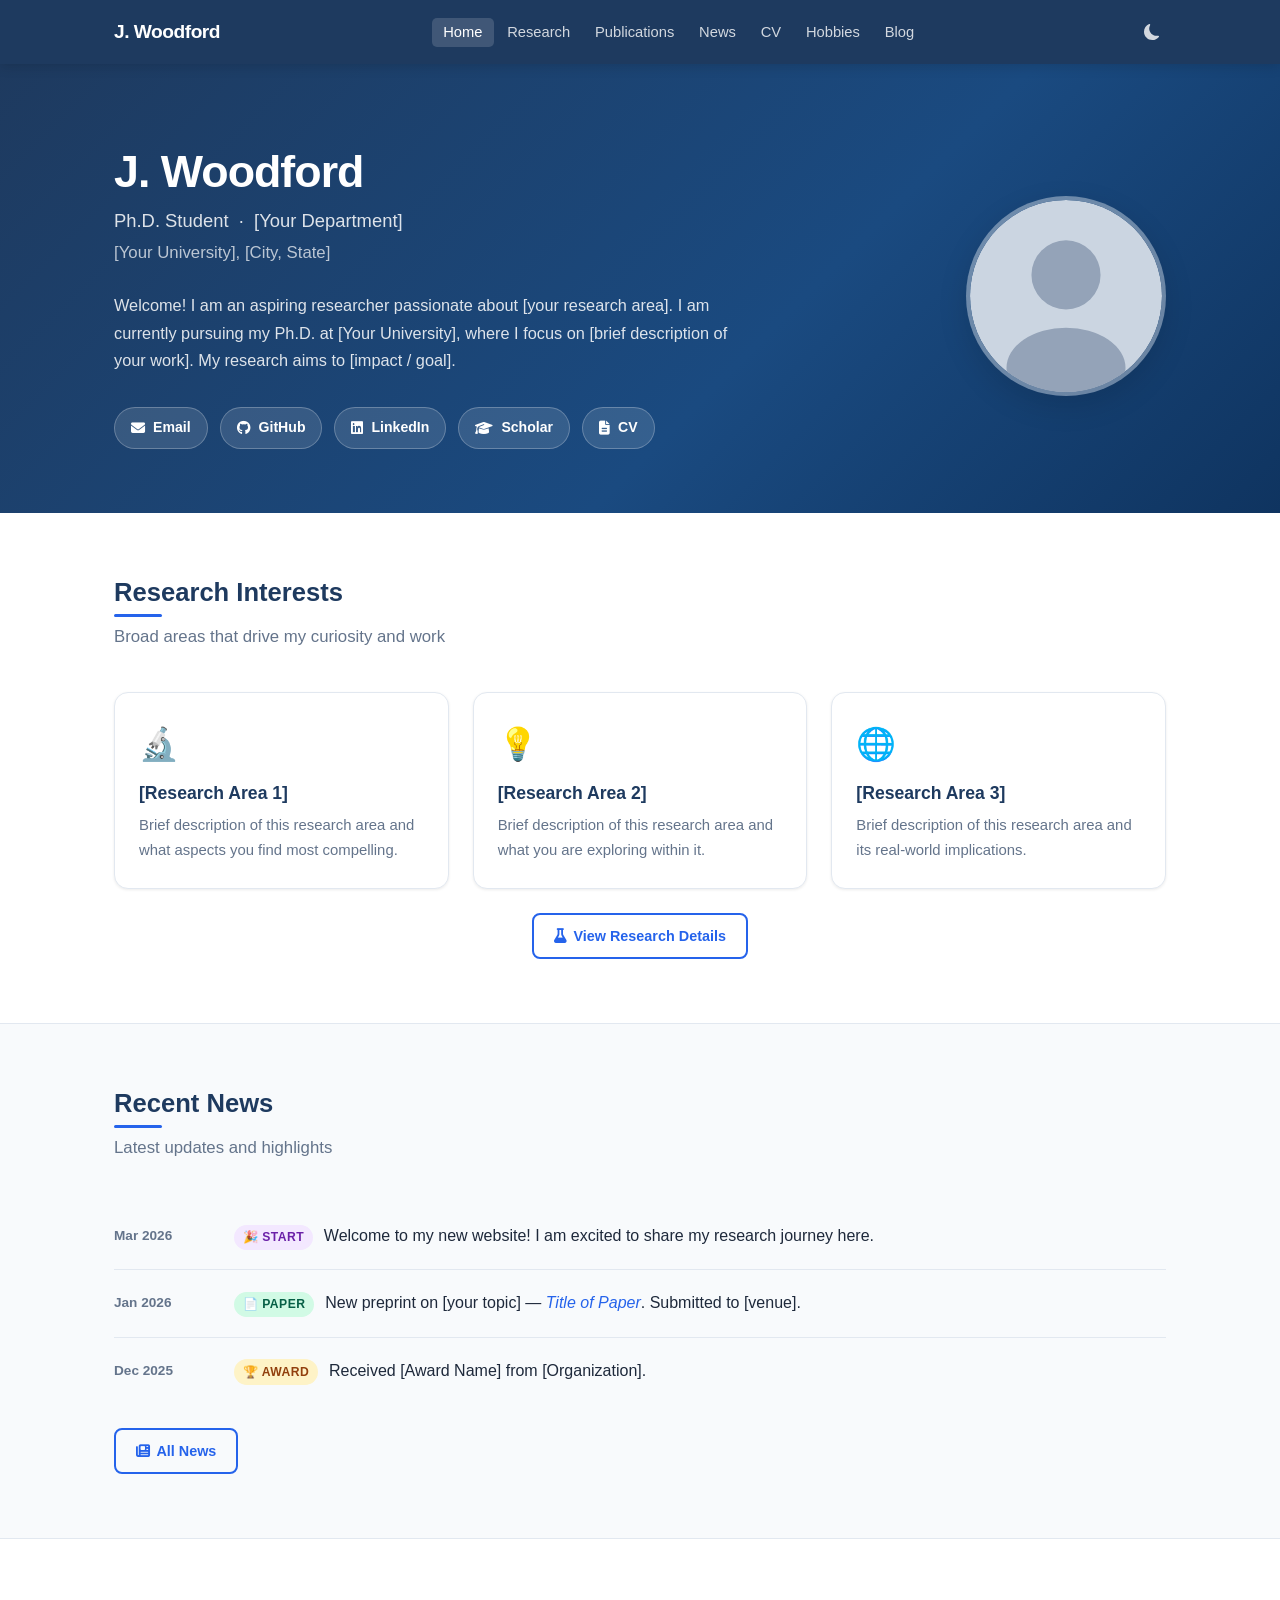
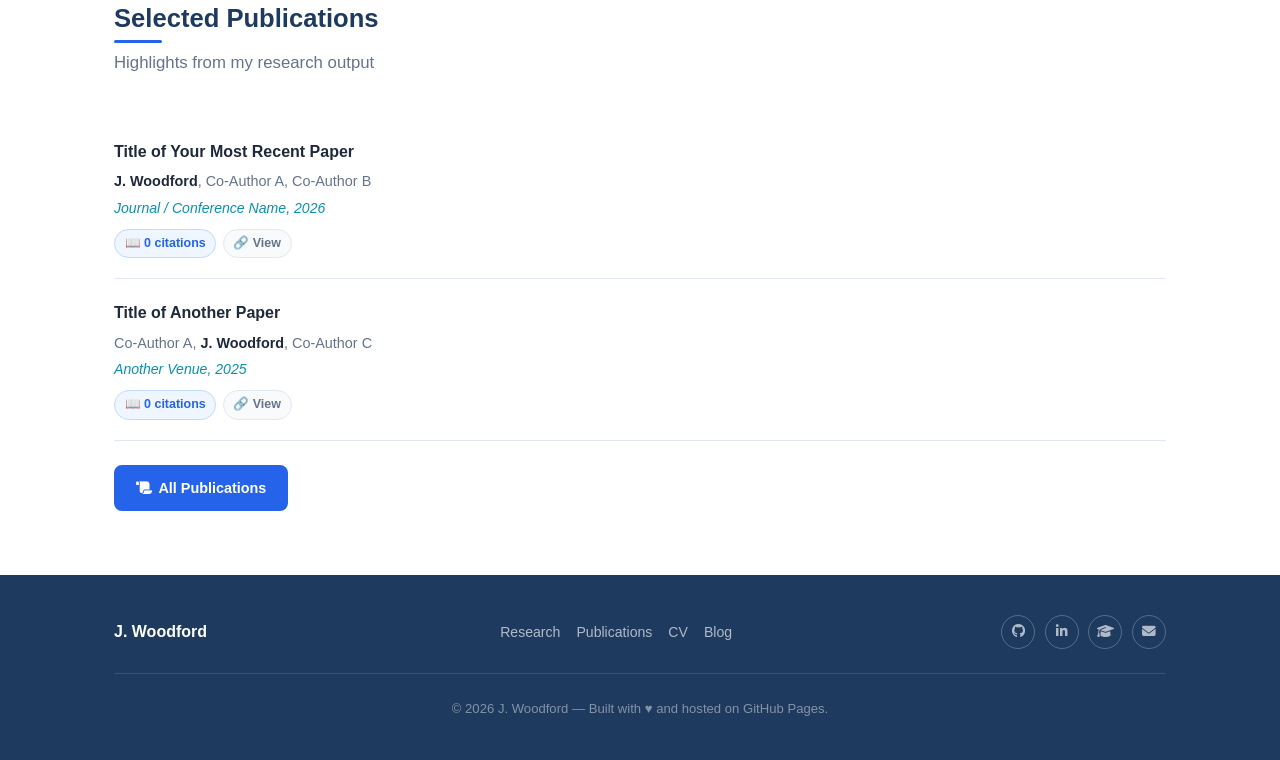
==== index.html @ dd6966cd "Add complete personal academic website Co-authored-by: jwoodfor <120075239+jwoodfor@users.noreply.gi" ====
<!DOCTYPE html>
<html lang="en" data-theme="light">
<head>
  <meta charset="UTF-8">
  <meta name="viewport" content="width=device-width, initial-scale=1.0">
  <meta name="description" content="J. Woodford — Aspiring researcher and Ph.D. student. Personal academic website with research, publications, and more.">
  <meta name="base-url" content="/">
  <title>J. Woodford — Personal Website</title>
  <link rel="stylesheet" href="/assets/css/style.css">
  <!-- Font Awesome (icons) -->
  <link rel="stylesheet" href="https://cdnjs.cloudflare.com/ajax/libs/font-awesome/6.5.0/css/all.min.css"
        integrity="sha512-Avb2QiuDEEvB4bZJYdft2mNjVShBftLdPG8FJ0V7irTLQ8Uu0qcPxh4Plq7G5tGm0rU+1SPhVotteLpBERwTkw=="
        crossorigin="anonymous" referrerpolicy="no-referrer">
</head>
<body>

<!-- ── Navigation ──────────────────────────────────────────── -->
<nav class="navbar" role="navigation" aria-label="Main navigation">
  <div class="container">
    <a class="nav-brand" href="/">J. Woodford</a>
    <ul class="nav-links" id="nav-links">
      <li><a href="/index.html">Home</a></li>
      <li><a href="/research.html">Research</a></li>
      <li><a href="/publications.html">Publications</a></li>
      <li><a href="/news.html">News</a></li>
      <li><a href="/cv.html">CV</a></li>
      <li><a href="/hobbies.html">Hobbies</a></li>
      <li><a href="/blog/">Blog</a></li>
    </ul>
    <div class="nav-actions">
      <button class="btn-icon" id="theme-toggle" aria-label="Toggle dark mode" title="Toggle dark mode">
        <!-- icon injected by JS -->
      </button>
      <button class="hamburger" id="hamburger" aria-label="Open menu" aria-expanded="false" aria-controls="nav-links">
        <span></span><span></span><span></span>
      </button>
    </div>
  </div>
</nav>

<!-- ── Hero ─────────────────────────────────────────────────── -->
<section class="hero">
  <div class="container">
    <div class="hero-grid">
      <div class="hero-text fade-in">
        <h1 class="hero-name">J. Woodford</h1>
        <p class="hero-title">Ph.D. Student &nbsp;·&nbsp; [Your Department]</p>
        <p class="hero-institution">[Your University], [City, State]</p>
        <p class="hero-bio">
          Welcome! I am an aspiring researcher passionate about [your research area]. 
          I am currently pursuing my Ph.D. at [Your University], where I focus on 
          [brief description of your work]. My research aims to [impact / goal].
        </p>
        <div class="hero-social">
          <a class="social-btn" href="mailto:your.email@university.edu" aria-label="Email">
            <i class="fas fa-envelope"></i> Email
          </a>
          <a class="social-btn" href="https://github.com/jwoodfor" target="_blank" rel="noopener" aria-label="GitHub">
            <i class="fab fa-github"></i> GitHub
          </a>
          <a class="social-btn" href="https://www.linkedin.com/in/yourprofile" target="_blank" rel="noopener" aria-label="LinkedIn">
            <i class="fab fa-linkedin"></i> LinkedIn
          </a>
          <a class="social-btn" href="https://scholar.google.com/citations?user=YOUR_SCHOLAR_ID" target="_blank" rel="noopener" aria-label="Google Scholar">
            <i class="fas fa-graduation-cap"></i> Scholar
          </a>
          <a class="social-btn" href="/cv.html" aria-label="CV">
            <i class="fas fa-file-alt"></i> CV
          </a>
        </div>
      </div>
      <div class="hero-photo fade-in fade-in-delay-2">
        <img
          src="/assets/img/profile.jpg"
          alt="Profile photo of J. Woodford"
          onerror="this.src='/assets/img/profile-placeholder.svg'"
          width="200" height="200"
        >
      </div>
    </div>
  </div>
</section>

<!-- ── Research Interests ────────────────────────────────────── -->
<section class="section">
  <div class="container">
    <h2 class="section-title">Research Interests</h2>
    <p class="section-subtitle">Broad areas that drive my curiosity and work</p>
    <div class="card-grid">
      <div class="card fade-in">
        <div class="card-icon">🔬</div>
        <h3 class="card-title">[Research Area 1]</h3>
        <p class="text-muted" style="font-size:0.93rem">
          Brief description of this research area and what aspects you find most compelling.
        </p>
      </div>
      <div class="card fade-in fade-in-delay-1">
        <div class="card-icon">💡</div>
        <h3 class="card-title">[Research Area 2]</h3>
        <p class="text-muted" style="font-size:0.93rem">
          Brief description of this research area and what you are exploring within it.
        </p>
      </div>
      <div class="card fade-in fade-in-delay-2">
        <div class="card-icon">🌐</div>
        <h3 class="card-title">[Research Area 3]</h3>
        <p class="text-muted" style="font-size:0.93rem">
          Brief description of this research area and its real-world implications.
        </p>
      </div>
    </div>
    <div class="mt-3 text-center">
      <a href="/research.html" class="btn btn-outline">
        <i class="fas fa-flask"></i> View Research Details
      </a>
    </div>
  </div>
</section>

<!-- ── Recent News ───────────────────────────────────────────── -->
<section class="section section-alt">
  <div class="container">
    <h2 class="section-title">Recent News</h2>
    <p class="section-subtitle">Latest updates and highlights</p>
    <ul class="news-list">
      <li class="news-item">
        <span class="news-date">Mar 2026</span>
        <div class="news-content">
          <span class="news-badge badge-misc">🎉 Start</span>
          Welcome to my new website! I am excited to share my research journey here.
        </div>
      </li>
      <li class="news-item">
        <span class="news-date">Jan 2026</span>
        <div class="news-content">
          <span class="news-badge badge-paper">📄 Paper</span>
          New preprint on [your topic] — <em><a href="#">Title of Paper</a></em>. 
          Submitted to [venue].
        </div>
      </li>
      <li class="news-item">
        <span class="news-date">Dec 2025</span>
        <div class="news-content">
          <span class="news-badge badge-award">🏆 Award</span>
          Received [Award Name] from [Organization]. 
        </div>
      </li>
    </ul>
    <div class="mt-3">
      <a href="/news.html" class="btn btn-outline">
        <i class="fas fa-newspaper"></i> All News
      </a>
    </div>
  </div>
</section>

<!-- ── Recent Publications ───────────────────────────────────── -->
<section class="section">
  <div class="container">
    <h2 class="section-title">Selected Publications</h2>
    <p class="section-subtitle">Highlights from my research output</p>

    <!-- Placeholder pubs — replace or let the automated Scholar fetch populate publications.html -->
    <div class="pub-item">
      <div class="pub-title">
        <a href="#">Title of Your Most Recent Paper</a>
      </div>
      <div class="pub-authors"><em>J. Woodford</em>, Co-Author A, Co-Author B</div>
      <div class="pub-venue">Journal / Conference Name, 2026</div>
      <div class="pub-tags">
        <span class="tag tag-cite">📖 0 citations</span>
        <a href="#" class="tag">🔗 View</a>
      </div>
    </div>

    <div class="pub-item">
      <div class="pub-title">
        <a href="#">Title of Another Paper</a>
      </div>
      <div class="pub-authors">Co-Author A, <em>J. Woodford</em>, Co-Author C</div>
      <div class="pub-venue">Another Venue, 2025</div>
      <div class="pub-tags">
        <span class="tag tag-cite">📖 0 citations</span>
        <a href="#" class="tag">🔗 View</a>
      </div>
    </div>

    <div class="mt-3">
      <a href="/publications.html" class="btn btn-primary">
        <i class="fas fa-scroll"></i> All Publications
      </a>
    </div>
  </div>
</section>

<!-- ── Footer ────────────────────────────────────────────────── -->
<footer>
  <div class="container">
    <div class="footer-inner">
      <span class="footer-name">J. Woodford</span>
      <ul class="footer-links">
        <li><a href="/research.html">Research</a></li>
        <li><a href="/publications.html">Publications</a></li>
        <li><a href="/cv.html">CV</a></li>
        <li><a href="/blog/">Blog</a></li>
      </ul>
      <div class="footer-social">
        <a href="https://github.com/jwoodfor" target="_blank" rel="noopener" aria-label="GitHub">
          <i class="fab fa-github"></i>
        </a>
        <a href="https://www.linkedin.com/in/yourprofile" target="_blank" rel="noopener" aria-label="LinkedIn">
          <i class="fab fa-linkedin-in"></i>
        </a>
        <a href="https://scholar.google.com/citations?user=YOUR_SCHOLAR_ID" target="_blank" rel="noopener" aria-label="Google Scholar">
          <i class="fas fa-graduation-cap"></i>
        </a>
        <a href="mailto:your.email@university.edu" aria-label="Email">
          <i class="fas fa-envelope"></i>
        </a>
      </div>
    </div>
    <p class="footer-copy">
      &copy; <span id="year"></span> J. Woodford &mdash; Built with ♥ and hosted on GitHub Pages.
    </p>
  </div>
</footer>

<button id="scroll-top" aria-label="Scroll to top" title="Back to top" style="
  position:fixed;bottom:2rem;right:2rem;
  background:var(--accent);color:#fff;
  border:none;border-radius:50%;
  width:42px;height:42px;cursor:pointer;
  opacity:0;pointer-events:none;transition:opacity .3s;
  display:flex;align-items:center;justify-content:center;
  font-size:1.1rem;box-shadow:var(--shadow);">
  <i class="fas fa-arrow-up"></i>
</button>

<script src="/assets/js/main.js"></script>
<script>document.getElementById('year').textContent = new Date().getFullYear();</script>
</body>
</html>
---- assets/css/style.css ----
/* =============================================================
   Personal Academic Website — Main Stylesheet
   ============================================================= */

/* ── Custom properties ──────────────────────────────────────── */
:root {
  --primary:        #1e3a5f;
  --primary-light:  #2d5282;
  --accent:         #2563eb;
  --accent-hover:   #1d4ed8;
  --teal:           #0891b2;
  --bg:             #ffffff;
  --bg-alt:         #f8fafc;
  --bg-card:        #ffffff;
  --text:           #1e293b;
  --text-muted:     #64748b;
  --text-light:     #94a3b8;
  --border:         #e2e8f0;
  --nav-height:     64px;
  --max-w:          1100px;
  --radius:         8px;
  --radius-lg:      14px;
  --shadow-sm:      0 1px 3px rgba(0,0,0,.08);
  --shadow:         0 4px 12px rgba(0,0,0,.10);
  --shadow-lg:      0 10px 30px rgba(0,0,0,.12);
  --transition:     all 0.22s ease;
}

/* Dark mode */
[data-theme="dark"] {
  --primary:        #2d5282;
  --primary-light:  #3b6cb0;
  --accent:         #60a5fa;
  --accent-hover:   #93c5fd;
  --teal:           #22d3ee;
  --bg:             #0f172a;
  --bg-alt:         #1e293b;
  --bg-card:        #1e293b;
  --text:           #e2e8f0;
  --text-muted:     #94a3b8;
  --text-light:     #64748b;
  --border:         #334155;
  --shadow-sm:      0 1px 3px rgba(0,0,0,.3);
  --shadow:         0 4px 12px rgba(0,0,0,.4);
  --shadow-lg:      0 10px 30px rgba(0,0,0,.5);
}

/* ── Reset & base ───────────────────────────────────────────── */
*, *::before, *::after { box-sizing: border-box; margin: 0; padding: 0; }

html {
  scroll-behavior: smooth;
  font-size: 16px;
}

body {
  font-family: -apple-system, BlinkMacSystemFont, 'Segoe UI', Roboto, 'Helvetica Neue', Arial, sans-serif;
  background: var(--bg);
  color: var(--text);
  line-height: 1.7;
  min-height: 100vh;
  display: flex;
  flex-direction: column;
  transition: background 0.3s, color 0.3s;
}

a { color: var(--accent); text-decoration: none; transition: var(--transition); }
a:hover { color: var(--accent-hover); text-decoration: underline; }

img { max-width: 100%; height: auto; display: block; }

h1, h2, h3, h4, h5 {
  font-weight: 700;
  line-height: 1.25;
  color: var(--text);
}

h1 { font-size: 2.4rem; }
h2 { font-size: 1.75rem; }
h3 { font-size: 1.35rem; }
h4 { font-size: 1.1rem; }

p { margin-bottom: 1rem; }
p:last-child { margin-bottom: 0; }

ul, ol { padding-left: 1.5rem; }

/* ── Layout ─────────────────────────────────────────────────── */
.container {
  max-width: var(--max-w);
  margin: 0 auto;
  padding: 0 1.5rem;
}

main { flex: 1; }

.section {
  padding: 4rem 0;
}
.section + .section {
  border-top: 1px solid var(--border);
}
.section-alt {
  background: var(--bg-alt);
}
.section-title {
  font-size: 1.6rem;
  color: var(--primary);
  margin-bottom: 0.4rem;
  position: relative;
  display: inline-block;
  padding-bottom: 0.5rem;
}
.section-title::after {
  content: '';
  position: absolute;
  bottom: 0; left: 0;
  width: 3rem; height: 3px;
  background: var(--accent);
  border-radius: 2px;
}
.section-subtitle {
  color: var(--text-muted);
  margin-bottom: 2.5rem;
  font-size: 1.05rem;
}

/* ── Navigation ─────────────────────────────────────────────── */
.navbar {
  position: sticky;
  top: 0;
  z-index: 1000;
  background: var(--primary);
  height: var(--nav-height);
  display: flex;
  align-items: center;
  box-shadow: 0 2px 12px rgba(0,0,0,.15);
}

.navbar .container {
  display: flex;
  align-items: center;
  justify-content: space-between;
  width: 100%;
}

.nav-brand {
  color: #fff;
  font-size: 1.2rem;
  font-weight: 700;
  letter-spacing: -0.5px;
  white-space: nowrap;
  text-decoration: none;
}
.nav-brand:hover { color: #fff; text-decoration: none; opacity: .85; }

.nav-links {
  display: flex;
  list-style: none;
  gap: 0.15rem;
  padding: 0;
}

.nav-links a {
  color: rgba(255,255,255,.80);
  padding: 0.4rem 0.7rem;
  border-radius: 5px;
  font-size: 0.92rem;
  transition: var(--transition);
  white-space: nowrap;
}
.nav-links a:hover,
.nav-links a.active {
  color: #fff;
  background: rgba(255,255,255,.15);
  text-decoration: none;
}

.nav-actions {
  display: flex;
  align-items: center;
  gap: 0.5rem;
}

.btn-icon {
  background: transparent;
  border: none;
  cursor: pointer;
  color: rgba(255,255,255,.80);
  padding: 0.4rem;
  border-radius: 5px;
  display: flex;
  align-items: center;
  font-size: 1rem;
  transition: var(--transition);
}
.btn-icon:hover { color: #fff; background: rgba(255,255,255,.15); }

.hamburger {
  display: none;
  flex-direction: column;
  gap: 5px;
  cursor: pointer;
  background: none;
  border: none;
  padding: 4px;
}
.hamburger span {
  display: block;
  width: 22px; height: 2px;
  background: #fff;
  border-radius: 2px;
  transition: var(--transition);
}

/* ── Buttons ─────────────────────────────────────────────────── */
.btn {
  display: inline-flex;
  align-items: center;
  gap: 0.4rem;
  padding: 0.55rem 1.25rem;
  border-radius: var(--radius);
  font-size: 0.9rem;
  font-weight: 600;
  cursor: pointer;
  transition: var(--transition);
  border: 2px solid transparent;
  text-decoration: none !important;
}
.btn-primary {
  background: var(--accent);
  color: #fff;
  border-color: var(--accent);
}
.btn-primary:hover {
  background: var(--accent-hover);
  border-color: var(--accent-hover);
  color: #fff;
}
.btn-outline {
  background: transparent;
  color: var(--accent);
  border-color: var(--accent);
}
.btn-outline:hover {
  background: var(--accent);
  color: #fff;
}
.btn-sm {
  padding: 0.3rem 0.75rem;
  font-size: 0.82rem;
}

/* ── Hero Section ────────────────────────────────────────────── */
.hero {
  background: linear-gradient(135deg, var(--primary) 0%, #1a4a80 60%, #0f3460 100%);
  color: #fff;
  padding: 5rem 0 4rem;
}

.hero-grid {
  display: grid;
  grid-template-columns: 1fr auto;
  gap: 3rem;
  align-items: center;
}

.hero-name {
  font-size: 2.8rem;
  color: #fff;
  margin-bottom: 0.3rem;
  letter-spacing: -1px;
}

.hero-title {
  font-size: 1.15rem;
  color: rgba(255,255,255,.85);
  margin-bottom: 0.2rem;
  font-weight: 400;
}

.hero-institution {
  font-size: 1.05rem;
  color: rgba(255,255,255,.70);
  margin-bottom: 1.5rem;
}

.hero-bio {
  color: rgba(255,255,255,.85);
  font-size: 1.02rem;
  max-width: 620px;
  margin-bottom: 2rem;
}

.hero-social {
  display: flex;
  flex-wrap: wrap;
  gap: 0.75rem;
}

.social-btn {
  display: inline-flex;
  align-items: center;
  gap: 0.5rem;
  padding: 0.5rem 1rem;
  border-radius: 50px;
  font-size: 0.88rem;
  font-weight: 600;
  background: rgba(255,255,255,.12);
  color: #fff;
  border: 1px solid rgba(255,255,255,.25);
  transition: var(--transition);
  text-decoration: none !important;
}
.social-btn:hover {
  background: rgba(255,255,255,.22);
  color: #fff;
  border-color: rgba(255,255,255,.45);
}

.hero-photo {
  position: relative;
}

.hero-photo img {
  width: 200px;
  height: 200px;
  border-radius: 50%;
  border: 4px solid rgba(255,255,255,.3);
  object-fit: cover;
  box-shadow: var(--shadow-lg);
  background: rgba(255,255,255,.1);
}

/* ── Cards ───────────────────────────────────────────────────── */
.card {
  background: var(--bg-card);
  border: 1px solid var(--border);
  border-radius: var(--radius-lg);
  padding: 1.5rem;
  transition: var(--transition);
  box-shadow: var(--shadow-sm);
}
.card:hover {
  box-shadow: var(--shadow);
  border-color: var(--accent);
  transform: translateY(-2px);
}

.card-grid {
  display: grid;
  grid-template-columns: repeat(auto-fit, minmax(280px, 1fr));
  gap: 1.5rem;
}

.card-icon {
  font-size: 2rem;
  margin-bottom: 0.75rem;
}

.card-title {
  font-size: 1.1rem;
  font-weight: 700;
  margin-bottom: 0.5rem;
  color: var(--primary);
}

/* ── Publications ────────────────────────────────────────────── */
.pub-item {
  padding: 1.25rem 0;
  border-bottom: 1px solid var(--border);
}
.pub-item:last-child { border-bottom: none; }

.pub-title {
  font-size: 1rem;
  font-weight: 700;
  color: var(--text);
  margin-bottom: 0.25rem;
}
.pub-title a { color: var(--text); }
.pub-title a:hover { color: var(--accent); text-decoration: none; }

.pub-authors {
  font-size: 0.9rem;
  color: var(--text-muted);
  margin-bottom: 0.2rem;
}
.pub-authors em { color: var(--text); font-style: normal; font-weight: 600; }

.pub-venue {
  font-size: 0.88rem;
  color: var(--teal);
  font-style: italic;
  margin-bottom: 0.5rem;
}

.pub-tags {
  display: flex;
  flex-wrap: wrap;
  gap: 0.4rem;
  margin-top: 0.5rem;
}

.tag {
  display: inline-block;
  padding: 0.2rem 0.6rem;
  border-radius: 50px;
  font-size: 0.78rem;
  font-weight: 600;
  background: var(--bg-alt);
  color: var(--text-muted);
  border: 1px solid var(--border);
}
.tag-cite {
  background: #eff6ff;
  color: #2563eb;
  border-color: #bfdbfe;
}
[data-theme="dark"] .tag-cite {
  background: #1e3a5f;
  color: #93c5fd;
  border-color: #1d4ed8;
}

/* ── Scholar Stats ───────────────────────────────────────────── */
.scholar-stats {
  display: grid;
  grid-template-columns: repeat(auto-fit, minmax(150px, 1fr));
  gap: 1rem;
  margin-bottom: 2.5rem;
}
.stat-box {
  text-align: center;
  padding: 1.25rem;
  border-radius: var(--radius);
  background: var(--bg-alt);
  border: 1px solid var(--border);
}
.stat-value {
  font-size: 2rem;
  font-weight: 800;
  color: var(--primary);
  line-height: 1;
  margin-bottom: 0.25rem;
}
[data-theme="dark"] .stat-value { color: var(--accent); }
.stat-label {
  font-size: 0.82rem;
  color: var(--text-muted);
  text-transform: uppercase;
  letter-spacing: 0.05em;
}

/* ── News ────────────────────────────────────────────────────── */
.news-list { list-style: none; padding: 0; }
.news-item {
  display: flex;
  gap: 1.25rem;
  padding: 1.2rem 0;
  border-bottom: 1px solid var(--border);
  align-items: flex-start;
}
.news-item:last-child { border-bottom: none; }
.news-date {
  min-width: 100px;
  font-size: 0.85rem;
  font-weight: 600;
  color: var(--text-muted);
  padding-top: 2px;
}
.news-content { flex: 1; }
.news-badge {
  display: inline-block;
  padding: 0.15rem 0.55rem;
  border-radius: 50px;
  font-size: 0.76rem;
  font-weight: 700;
  margin-right: 0.4rem;
  text-transform: uppercase;
  letter-spacing: 0.04em;
}
.badge-paper   { background: #d1fae5; color: #065f46; }
.badge-talk    { background: #dbeafe; color: #1e40af; }
.badge-award   { background: #fef3c7; color: #92400e; }
.badge-misc    { background: #f3e8ff; color: #6b21a8; }
.badge-news    { background: #fee2e2; color: #991b1b; }
[data-theme="dark"] .badge-paper  { background: #064e3b; color: #6ee7b7; }
[data-theme="dark"] .badge-talk   { background: #1e3a5f; color: #93c5fd; }
[data-theme="dark"] .badge-award  { background: #78350f; color: #fcd34d; }
[data-theme="dark"] .badge-misc   { background: #4c1d95; color: #c4b5fd; }
[data-theme="dark"] .badge-news   { background: #7f1d1d; color: #fca5a5; }

/* ── Timeline (CV) ───────────────────────────────────────────── */
.timeline { list-style: none; padding: 0; position: relative; }
.timeline::before {
  content: '';
  position: absolute;
  left: 14px; top: 0; bottom: 0;
  width: 2px;
  background: var(--border);
}
.timeline-item {
  padding: 0 0 2rem 2.5rem;
  position: relative;
}
.timeline-item::before {
  content: '';
  position: absolute;
  left: 6px;
  top: 6px;
  width: 18px; height: 18px;
  border-radius: 50%;
  background: var(--accent);
  border: 3px solid var(--bg);
  box-shadow: 0 0 0 2px var(--accent);
}
.timeline-period {
  font-size: 0.82rem;
  color: var(--text-muted);
  font-weight: 600;
  text-transform: uppercase;
  letter-spacing: 0.05em;
  margin-bottom: 0.25rem;
}
.timeline-title {
  font-weight: 700;
  font-size: 1.05rem;
  margin-bottom: 0.15rem;
}
.timeline-place {
  color: var(--teal);
  font-style: italic;
  margin-bottom: 0.4rem;
}
.timeline-desc { color: var(--text-muted); font-size: 0.93rem; }

/* ── Blog ────────────────────────────────────────────────────── */
.blog-grid {
  display: grid;
  grid-template-columns: repeat(auto-fill, minmax(320px, 1fr));
  gap: 1.75rem;
}
.blog-card {
  background: var(--bg-card);
  border: 1px solid var(--border);
  border-radius: var(--radius-lg);
  overflow: hidden;
  transition: var(--transition);
  box-shadow: var(--shadow-sm);
}
.blog-card:hover {
  box-shadow: var(--shadow);
  transform: translateY(-3px);
}
.blog-card-body {
  padding: 1.5rem;
}
.blog-card-meta {
  font-size: 0.82rem;
  color: var(--text-muted);
  margin-bottom: 0.5rem;
  display: flex;
  gap: 0.75rem;
  align-items: center;
}
.blog-card-title {
  font-size: 1.1rem;
  font-weight: 700;
  color: var(--text);
  margin-bottom: 0.6rem;
}
.blog-card-title a { color: inherit; }
.blog-card-title a:hover { color: var(--accent); text-decoration: none; }
.blog-card-excerpt {
  font-size: 0.9rem;
  color: var(--text-muted);
  margin-bottom: 1rem;
}
.blog-category {
  display: inline-block;
  padding: 0.15rem 0.55rem;
  border-radius: 50px;
  font-size: 0.78rem;
  font-weight: 700;
  background: var(--bg-alt);
  color: var(--accent);
  border: 1px solid var(--border);
}

/* ── Blog Post Article ───────────────────────────────────────── */
.post-header {
  background: linear-gradient(135deg, var(--primary) 0%, #1a4a80 100%);
  color: #fff;
  padding: 4rem 0 3rem;
}
.post-header h1 {
  color: #fff;
  font-size: 2.2rem;
  margin-bottom: 1rem;
}
.post-meta {
  font-size: 0.9rem;
  color: rgba(255,255,255,.75);
  display: flex;
  gap: 1.25rem;
  flex-wrap: wrap;
}
.post-body {
  padding: 3rem 0;
  max-width: 780px;
}
.post-body p { font-size: 1.02rem; margin-bottom: 1.3rem; }
.post-body h2 { margin: 2rem 0 0.75rem; font-size: 1.5rem; }
.post-body h3 { margin: 1.5rem 0 0.5rem; font-size: 1.2rem; }
.post-body ul, .post-body ol { margin-bottom: 1.2rem; }
.post-body li { margin-bottom: 0.4rem; }
.post-body blockquote {
  border-left: 4px solid var(--accent);
  padding: 0.75rem 1.25rem;
  margin: 1.5rem 0;
  color: var(--text-muted);
  background: var(--bg-alt);
  border-radius: 0 var(--radius) var(--radius) 0;
}
.post-body code {
  background: var(--bg-alt);
  padding: 0.15rem 0.4rem;
  border-radius: 4px;
  font-size: 0.9em;
  color: var(--teal);
}
.post-body pre {
  background: var(--bg-alt);
  border: 1px solid var(--border);
  border-radius: var(--radius);
  padding: 1.25rem;
  overflow-x: auto;
  margin-bottom: 1.25rem;
}
.post-body pre code {
  background: none;
  padding: 0;
}

/* ── Hobbies ─────────────────────────────────────────────────── */
.hobby-grid {
  display: grid;
  grid-template-columns: repeat(auto-fit, minmax(240px, 1fr));
  gap: 1.5rem;
}
.hobby-card {
  background: var(--bg-card);
  border: 1px solid var(--border);
  border-radius: var(--radius-lg);
  padding: 1.75rem 1.5rem;
  text-align: center;
  transition: var(--transition);
  box-shadow: var(--shadow-sm);
}
.hobby-card:hover {
  box-shadow: var(--shadow);
  transform: translateY(-3px);
  border-color: var(--accent);
}
.hobby-emoji { font-size: 2.5rem; margin-bottom: 0.75rem; }
.hobby-title {
  font-size: 1.05rem;
  font-weight: 700;
  margin-bottom: 0.4rem;
}
.hobby-desc { font-size: 0.9rem; color: var(--text-muted); }

/* ── CV Page ─────────────────────────────────────────────────── */
.cv-grid {
  display: grid;
  grid-template-columns: 2fr 1fr;
  gap: 3rem;
  align-items: start;
}
.cv-section-header {
  display: flex;
  align-items: center;
  gap: 0.75rem;
  margin-bottom: 1.5rem;
  padding-bottom: 0.75rem;
  border-bottom: 2px solid var(--border);
}
.cv-section-header h2 {
  font-size: 1.3rem;
  color: var(--primary);
}
.cv-section-header .icon {
  width: 32px; height: 32px;
  display: flex; align-items: center; justify-content: center;
  background: var(--accent);
  color: #fff;
  border-radius: 6px;
  font-size: 0.9rem;
}
.skill-list { list-style: none; padding: 0; display: flex; flex-direction: column; gap: 0.75rem; }
.skill-item { font-size: 0.92rem; }
.skill-name {
  display: flex;
  justify-content: space-between;
  margin-bottom: 0.3rem;
  color: var(--text);
  font-weight: 600;
}
.skill-bar {
  height: 6px;
  background: var(--border);
  border-radius: 3px;
  overflow: hidden;
}
.skill-fill {
  height: 100%;
  background: linear-gradient(90deg, var(--accent), var(--teal));
  border-radius: 3px;
  transition: width 1s ease;
}
.award-item {
  display: flex;
  gap: 1rem;
  margin-bottom: 1rem;
  align-items: flex-start;
}
.award-icon { font-size: 1.3rem; margin-top: 1px; }

/* ── Footer ──────────────────────────────────────────────────── */
footer {
  background: var(--primary);
  color: rgba(255,255,255,.75);
  padding: 2.5rem 0;
  margin-top: auto;
}
.footer-inner {
  display: flex;
  justify-content: space-between;
  align-items: center;
  flex-wrap: wrap;
  gap: 1rem;
}
.footer-name { color: #fff; font-weight: 700; font-size: 1rem; }
.footer-links {
  display: flex;
  gap: 1rem;
  list-style: none;
}
.footer-links a {
  color: rgba(255,255,255,.65);
  font-size: 0.88rem;
  transition: var(--transition);
}
.footer-links a:hover { color: #fff; text-decoration: none; }
.footer-social {
  display: flex;
  gap: 0.6rem;
}
.footer-social a {
  color: rgba(255,255,255,.65);
  width: 34px; height: 34px;
  border-radius: 50%;
  border: 1px solid rgba(255,255,255,.25);
  display: flex; align-items: center; justify-content: center;
  font-size: 0.85rem;
  transition: var(--transition);
}
.footer-social a:hover {
  color: #fff;
  border-color: rgba(255,255,255,.6);
  background: rgba(255,255,255,.1);
}
.footer-copy {
  font-size: 0.82rem;
  text-align: center;
  margin-top: 1.5rem;
  padding-top: 1.5rem;
  border-top: 1px solid rgba(255,255,255,.12);
  color: rgba(255,255,255,.45);
}

/* ── Utilities ───────────────────────────────────────────────── */
.text-muted { color: var(--text-muted); }
.text-center { text-align: center; }
.mt-1 { margin-top: 0.5rem; }
.mt-2 { margin-top: 1rem; }
.mt-3 { margin-top: 1.5rem; }
.mb-1 { margin-bottom: 0.5rem; }
.mb-2 { margin-bottom: 1rem; }
.mb-3 { margin-bottom: 1.5rem; }

.alert {
  padding: 1rem 1.25rem;
  border-radius: var(--radius);
  margin-bottom: 1.5rem;
  font-size: 0.92rem;
}
.alert-info {
  background: #eff6ff;
  border: 1px solid #bfdbfe;
  color: #1e40af;
}
[data-theme="dark"] .alert-info {
  background: #1e3a5f;
  border-color: #1d4ed8;
  color: #93c5fd;
}

/* ── Mobile Nav ──────────────────────────────────────────────── */
@media (max-width: 768px) {
  .hamburger { display: flex; }
  .nav-links {
    position: fixed;
    top: var(--nav-height);
    left: 0; right: 0;
    background: var(--primary);
    flex-direction: column;
    padding: 1rem;
    box-shadow: var(--shadow-lg);
    transform: translateY(-120%);
    opacity: 0;
    transition: transform 0.3s ease, opacity 0.3s ease;
    pointer-events: none;
  }
  .nav-links.open {
    transform: translateY(0);
    opacity: 1;
    pointer-events: all;
  }
  .nav-links a { font-size: 1rem; padding: 0.65rem 1rem; display: block; }
  h1 { font-size: 1.8rem; }
  .hero-grid { grid-template-columns: 1fr; gap: 2rem; }
  .hero-photo { display: flex; justify-content: center; order: -1; }
  .hero-name { font-size: 2rem; }
  .hero-bio { font-size: 0.97rem; }
  .cv-grid { grid-template-columns: 1fr; }
  .footer-inner { flex-direction: column; text-align: center; }
}

/* ── Print styles (CV page) ──────────────────────────────────── */
@media print {
  .navbar, footer, .btn-print, .hamburger { display: none !important; }
  body { background: #fff; color: #000; }
  .section { padding: 1.5rem 0; }
  a { color: #000; }
}

/* ── Animations ──────────────────────────────────────────────── */
@keyframes fadeInUp {
  from { opacity: 0; transform: translateY(18px); }
  to   { opacity: 1; transform: translateY(0); }
}
.fade-in { animation: fadeInUp 0.5s ease both; }
.fade-in-delay-1 { animation-delay: 0.1s; }
.fade-in-delay-2 { animation-delay: 0.2s; }
.fade-in-delay-3 { animation-delay: 0.3s; }

/* ── Loading skeleton ────────────────────────────────────────── */
.skeleton {
  background: linear-gradient(90deg, var(--border) 25%, var(--bg-alt) 50%, var(--border) 75%);
  background-size: 200% 100%;
  animation: shimmer 1.5s infinite;
  border-radius: var(--radius);
  height: 1em;
  margin-bottom: 0.5em;
}
@keyframes shimmer {
  0%   { background-position: 200% 0; }
  100% { background-position: -200% 0; }
}

/* ── Accessibility ───────────────────────────────────────────── */
:focus-visible {
  outline: 2px solid var(--accent);
  outline-offset: 2px;
}
.sr-only {
  position: absolute;
  width: 1px; height: 1px;
  padding: 0; margin: -1px;
  overflow: hidden;
  clip: rect(0,0,0,0);
  white-space: nowrap;
  border: 0;
}
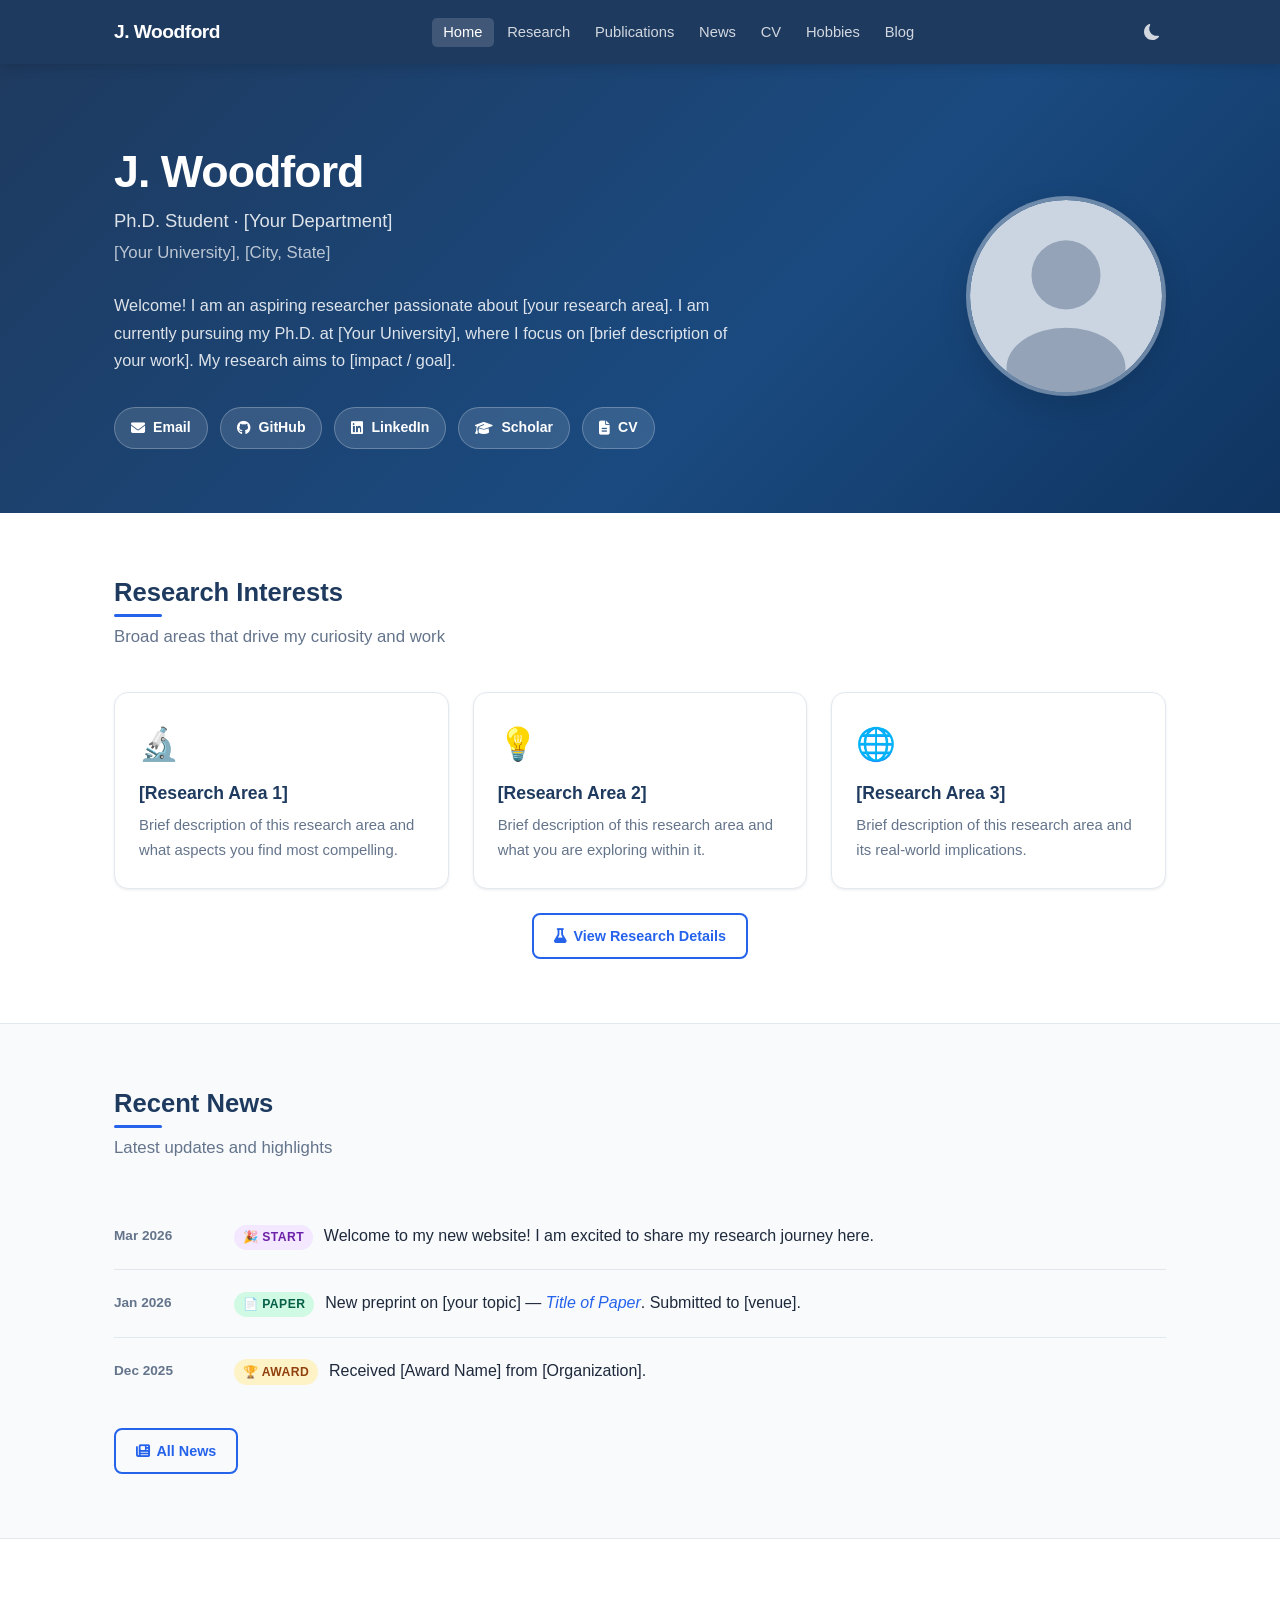
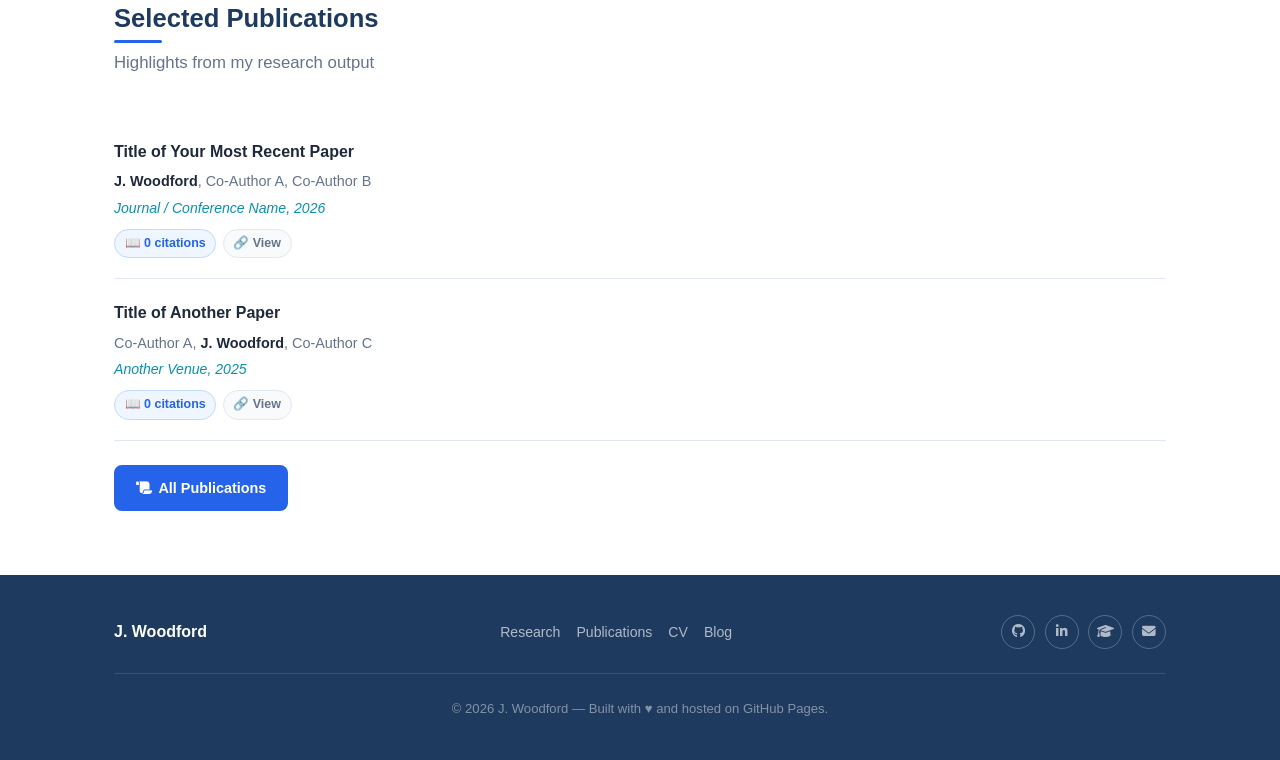
==== commit f12e1b9a: "Merge pull request #3 from james-woodford-dev/copilot/update-website-code-and-content Fix broken Git" ====
--- a/index.html
+++ b/index.html
@@ -4,9 +4,9 @@
   <meta charset="UTF-8">
   <meta name="viewport" content="width=device-width, initial-scale=1.0">
   <meta name="description" content="J. Woodford — Aspiring researcher and Ph.D. student. Personal academic website with research, publications, and more.">
-  <meta name="base-url" content="/">
+  <meta name="base-url" content="">
   <title>J. Woodford — Personal Website</title>
-  <link rel="stylesheet" href="/assets/css/style.css">
+  <link rel="stylesheet" href="assets/css/style.css">
   <!-- Font Awesome (icons) -->
   <link rel="stylesheet" href="https://cdnjs.cloudflare.com/ajax/libs/font-awesome/6.5.0/css/all.min.css"
         integrity="sha512-Avb2QiuDEEvB4bZJYdft2mNjVShBftLdPG8FJ0V7irTLQ8Uu0qcPxh4Plq7G5tGm0rU+1SPhVotteLpBERwTkw=="
@@ -17,15 +17,15 @@
 <!-- ── Navigation ──────────────────────────────────────────── -->
 <nav class="navbar" role="navigation" aria-label="Main navigation">
   <div class="container">
-    <a class="nav-brand" href="/">J. Woodford</a>
+    <a class="nav-brand" href="index.html">J. Woodford</a>
     <ul class="nav-links" id="nav-links">
-      <li><a href="/index.html">Home</a></li>
-      <li><a href="/research.html">Research</a></li>
-      <li><a href="/publications.html">Publications</a></li>
-      <li><a href="/news.html">News</a></li>
-      <li><a href="/cv.html">CV</a></li>
-      <li><a href="/hobbies.html">Hobbies</a></li>
-      <li><a href="/blog/">Blog</a></li>
+      <li><a href="index.html">Home</a></li>
+      <li><a href="research.html">Research</a></li>
+      <li><a href="publications.html">Publications</a></li>
+      <li><a href="news.html">News</a></li>
+      <li><a href="cv.html">CV</a></li>
+      <li><a href="hobbies.html">Hobbies</a></li>
+      <li><a href="blog/">Blog</a></li>
     </ul>
     <div class="nav-actions">
       <button class="btn-icon" id="theme-toggle" aria-label="Toggle dark mode" title="Toggle dark mode">
@@ -43,37 +43,37 @@
   <div class="container">
     <div class="hero-grid">
       <div class="hero-text fade-in">
-        <h1 class="hero-name">J. Woodford</h1>
-        <p class="hero-title">Ph.D. Student &nbsp;·&nbsp; [Your Department]</p>
-        <p class="hero-institution">[Your University], [City, State]</p>
-        <p class="hero-bio">
+        <h1 class="hero-name" id="hero-name">J. Woodford</h1>
+        <p class="hero-title" id="hero-title">Ph.D. Student &nbsp;·&nbsp; [Your Department]</p>
+        <p class="hero-institution" id="hero-institution">[Your University], [City, State]</p>
+        <p class="hero-bio" id="hero-bio">
           Welcome! I am an aspiring researcher passionate about [your research area]. 
           I am currently pursuing my Ph.D. at [Your University], where I focus on 
           [brief description of your work]. My research aims to [impact / goal].
         </p>
         <div class="hero-social">
-          <a class="social-btn" href="mailto:your.email@university.edu" aria-label="Email">
+          <a class="social-btn" href="mailto:your.email@university.edu" data-content-href="email" aria-label="Email">
             <i class="fas fa-envelope"></i> Email
           </a>
-          <a class="social-btn" href="https://github.com/jwoodfor" target="_blank" rel="noopener" aria-label="GitHub">
+          <a class="social-btn" href="https://github.com/james-woodford-dev" target="_blank" rel="noopener" data-content-href="github" aria-label="GitHub">
             <i class="fab fa-github"></i> GitHub
           </a>
-          <a class="social-btn" href="https://www.linkedin.com/in/yourprofile" target="_blank" rel="noopener" aria-label="LinkedIn">
+          <a class="social-btn" href="https://www.linkedin.com/in/yourprofile" target="_blank" rel="noopener" data-content-href="linkedin" aria-label="LinkedIn">
             <i class="fab fa-linkedin"></i> LinkedIn
           </a>
-          <a class="social-btn" href="https://scholar.google.com/citations?user=YOUR_SCHOLAR_ID" target="_blank" rel="noopener" aria-label="Google Scholar">
+          <a class="social-btn" href="https://scholar.google.com/citations?user=YOUR_SCHOLAR_ID" target="_blank" rel="noopener" data-content-href="scholar" aria-label="Google Scholar">
             <i class="fas fa-graduation-cap"></i> Scholar
           </a>
-          <a class="social-btn" href="/cv.html" aria-label="CV">
+          <a class="social-btn" href="cv.html" aria-label="CV">
             <i class="fas fa-file-alt"></i> CV
           </a>
         </div>
       </div>
       <div class="hero-photo fade-in fade-in-delay-2">
         <img
-          src="/assets/img/profile.jpg"
+          src="assets/img/profile.jpg"
           alt="Profile photo of J. Woodford"
-          onerror="this.src='/assets/img/profile-placeholder.svg'"
+          onerror="this.src='assets/img/profile-placeholder.svg'"
           width="200" height="200"
         >
       </div>
@@ -86,7 +86,7 @@
   <div class="container">
     <h2 class="section-title">Research Interests</h2>
     <p class="section-subtitle">Broad areas that drive my curiosity and work</p>
-    <div class="card-grid">
+    <div class="card-grid" id="research-interests-grid">
       <div class="card fade-in">
         <div class="card-icon">🔬</div>
         <h3 class="card-title">[Research Area 1]</h3>
@@ -110,7 +110,7 @@
       </div>
     </div>
     <div class="mt-3 text-center">
-      <a href="/research.html" class="btn btn-outline">
+      <a href="research.html" class="btn btn-outline">
         <i class="fas fa-flask"></i> View Research Details
       </a>
     </div>
@@ -122,7 +122,7 @@
   <div class="container">
     <h2 class="section-title">Recent News</h2>
     <p class="section-subtitle">Latest updates and highlights</p>
-    <ul class="news-list">
+    <ul class="news-list" id="home-news-list">
       <li class="news-item">
         <span class="news-date">Mar 2026</span>
         <div class="news-content">
@@ -147,7 +147,7 @@
       </li>
     </ul>
     <div class="mt-3">
-      <a href="/news.html" class="btn btn-outline">
+      <a href="news.html" class="btn btn-outline">
         <i class="fas fa-newspaper"></i> All News
       </a>
     </div>
@@ -186,7 +186,7 @@
     </div>
 
     <div class="mt-3">
-      <a href="/publications.html" class="btn btn-primary">
+      <a href="publications.html" class="btn btn-primary">
         <i class="fas fa-scroll"></i> All Publications
       </a>
     </div>
@@ -199,22 +199,22 @@
     <div class="footer-inner">
       <span class="footer-name">J. Woodford</span>
       <ul class="footer-links">
-        <li><a href="/research.html">Research</a></li>
-        <li><a href="/publications.html">Publications</a></li>
-        <li><a href="/cv.html">CV</a></li>
-        <li><a href="/blog/">Blog</a></li>
+        <li><a href="research.html">Research</a></li>
+        <li><a href="publications.html">Publications</a></li>
+        <li><a href="cv.html">CV</a></li>
+        <li><a href="blog/">Blog</a></li>
       </ul>
       <div class="footer-social">
-        <a href="https://github.com/jwoodfor" target="_blank" rel="noopener" aria-label="GitHub">
+        <a href="https://github.com/james-woodford-dev" target="_blank" rel="noopener" data-content-href="github" aria-label="GitHub">
           <i class="fab fa-github"></i>
         </a>
-        <a href="https://www.linkedin.com/in/yourprofile" target="_blank" rel="noopener" aria-label="LinkedIn">
+        <a href="https://www.linkedin.com/in/yourprofile" target="_blank" rel="noopener" data-content-href="linkedin" aria-label="LinkedIn">
           <i class="fab fa-linkedin-in"></i>
         </a>
-        <a href="https://scholar.google.com/citations?user=YOUR_SCHOLAR_ID" target="_blank" rel="noopener" aria-label="Google Scholar">
+        <a href="https://scholar.google.com/citations?user=YOUR_SCHOLAR_ID" target="_blank" rel="noopener" data-content-href="scholar" aria-label="Google Scholar">
           <i class="fas fa-graduation-cap"></i>
         </a>
-        <a href="mailto:your.email@university.edu" aria-label="Email">
+        <a href="mailto:your.email@university.edu" data-content-href="email" aria-label="Email">
           <i class="fas fa-envelope"></i>
         </a>
       </div>
@@ -236,7 +236,7 @@
   <i class="fas fa-arrow-up"></i>
 </button>
 
-<script src="/assets/js/main.js"></script>
+<script src="assets/js/main.js"></script>
 <script>document.getElementById('year').textContent = new Date().getFullYear();</script>
 </body>
 </html>
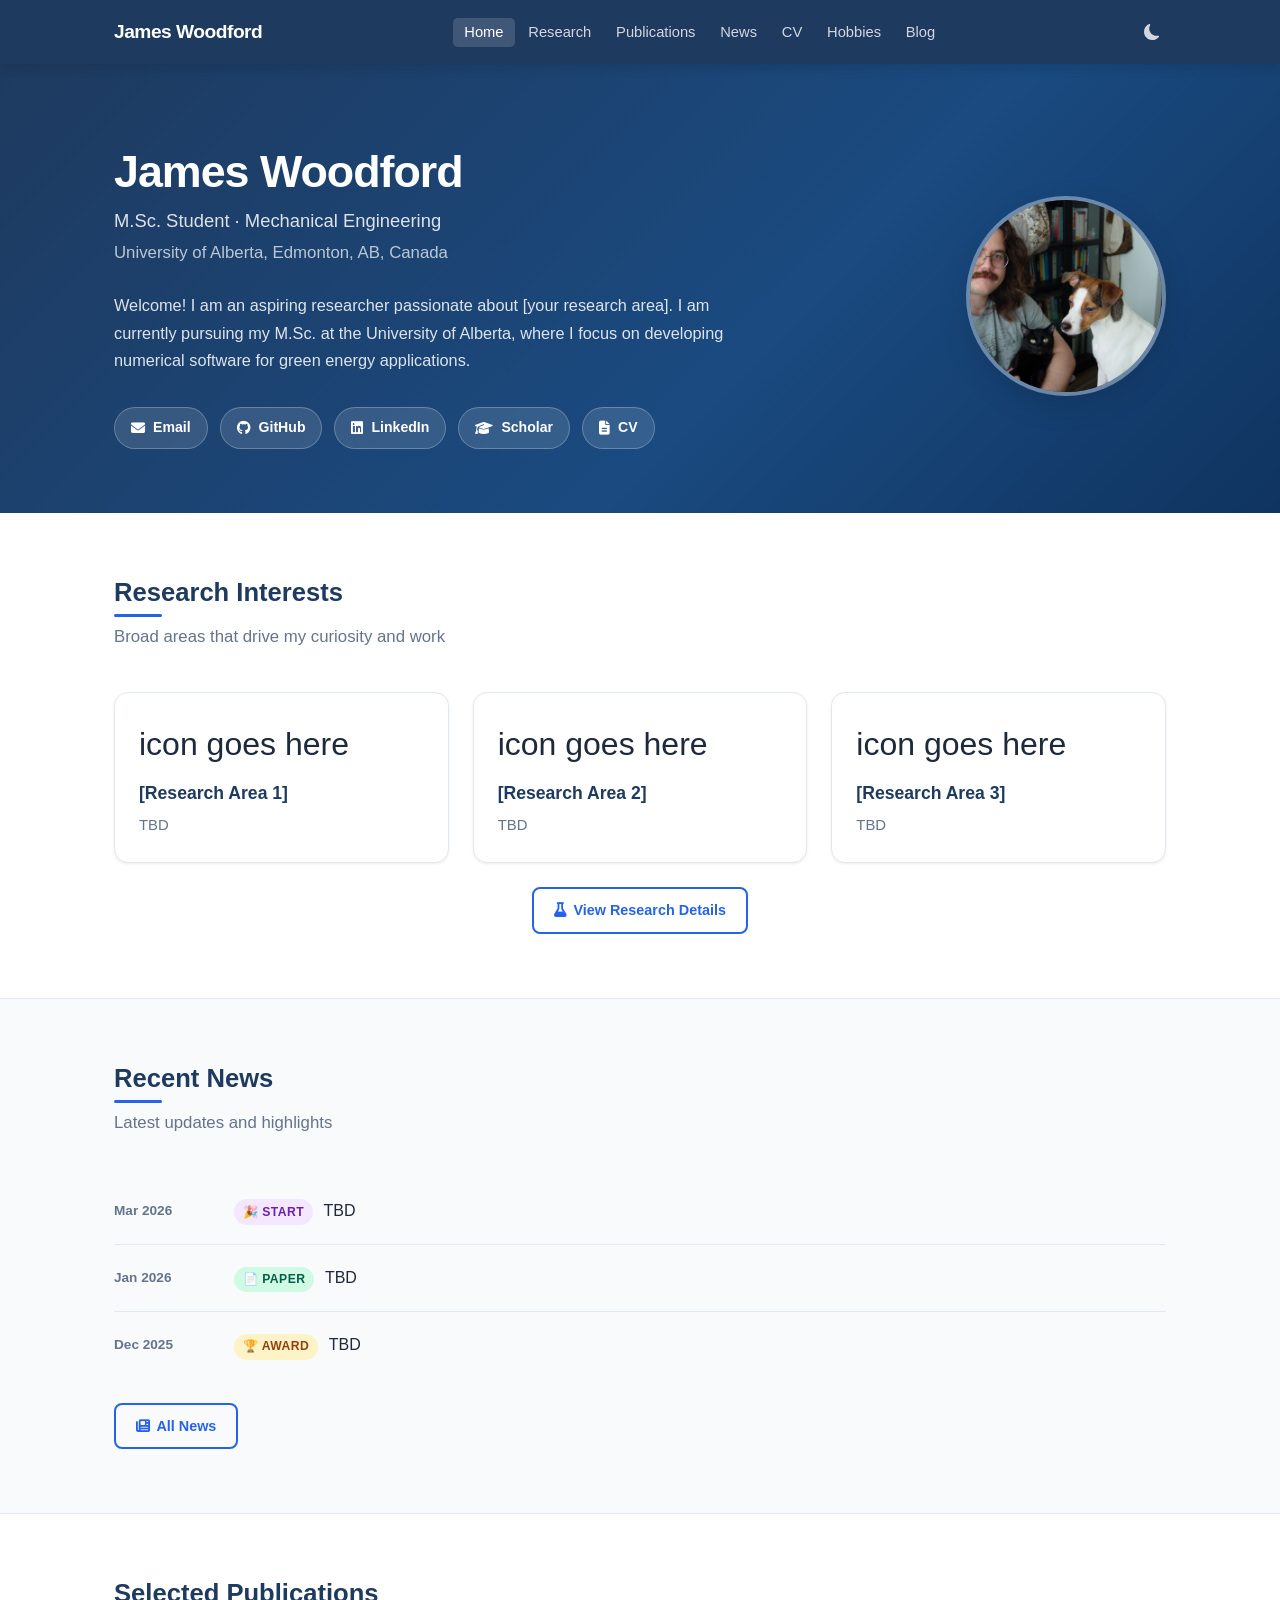
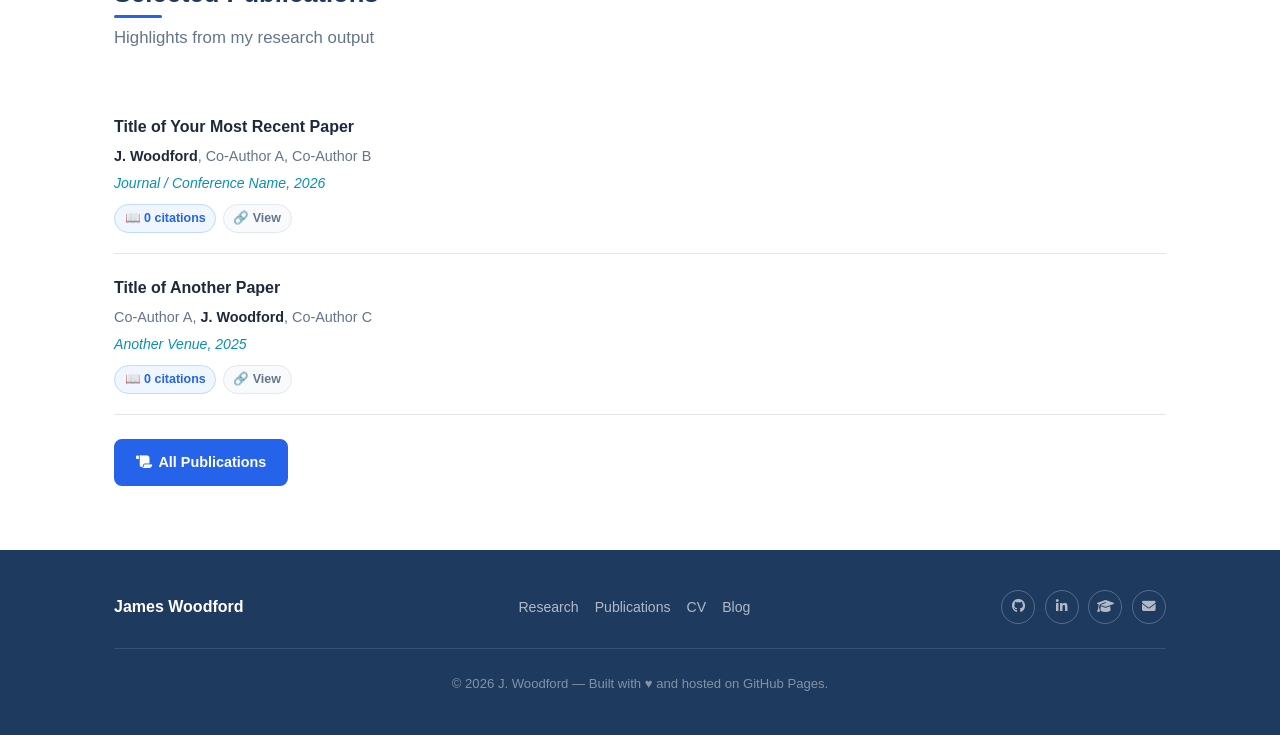
==== commit 170f9971: "updates" ====
--- a/index.html
+++ b/index.html
@@ -73,7 +73,7 @@
         <img
           src="assets/img/profile.jpg"
           alt="Profile photo of J. Woodford"
-          onerror="this.src='assets/img/profile-placeholder.svg'"
+          onerror="this.src='assets/img/picture.JPG'"
           width="200" height="200"
         >
       </div>
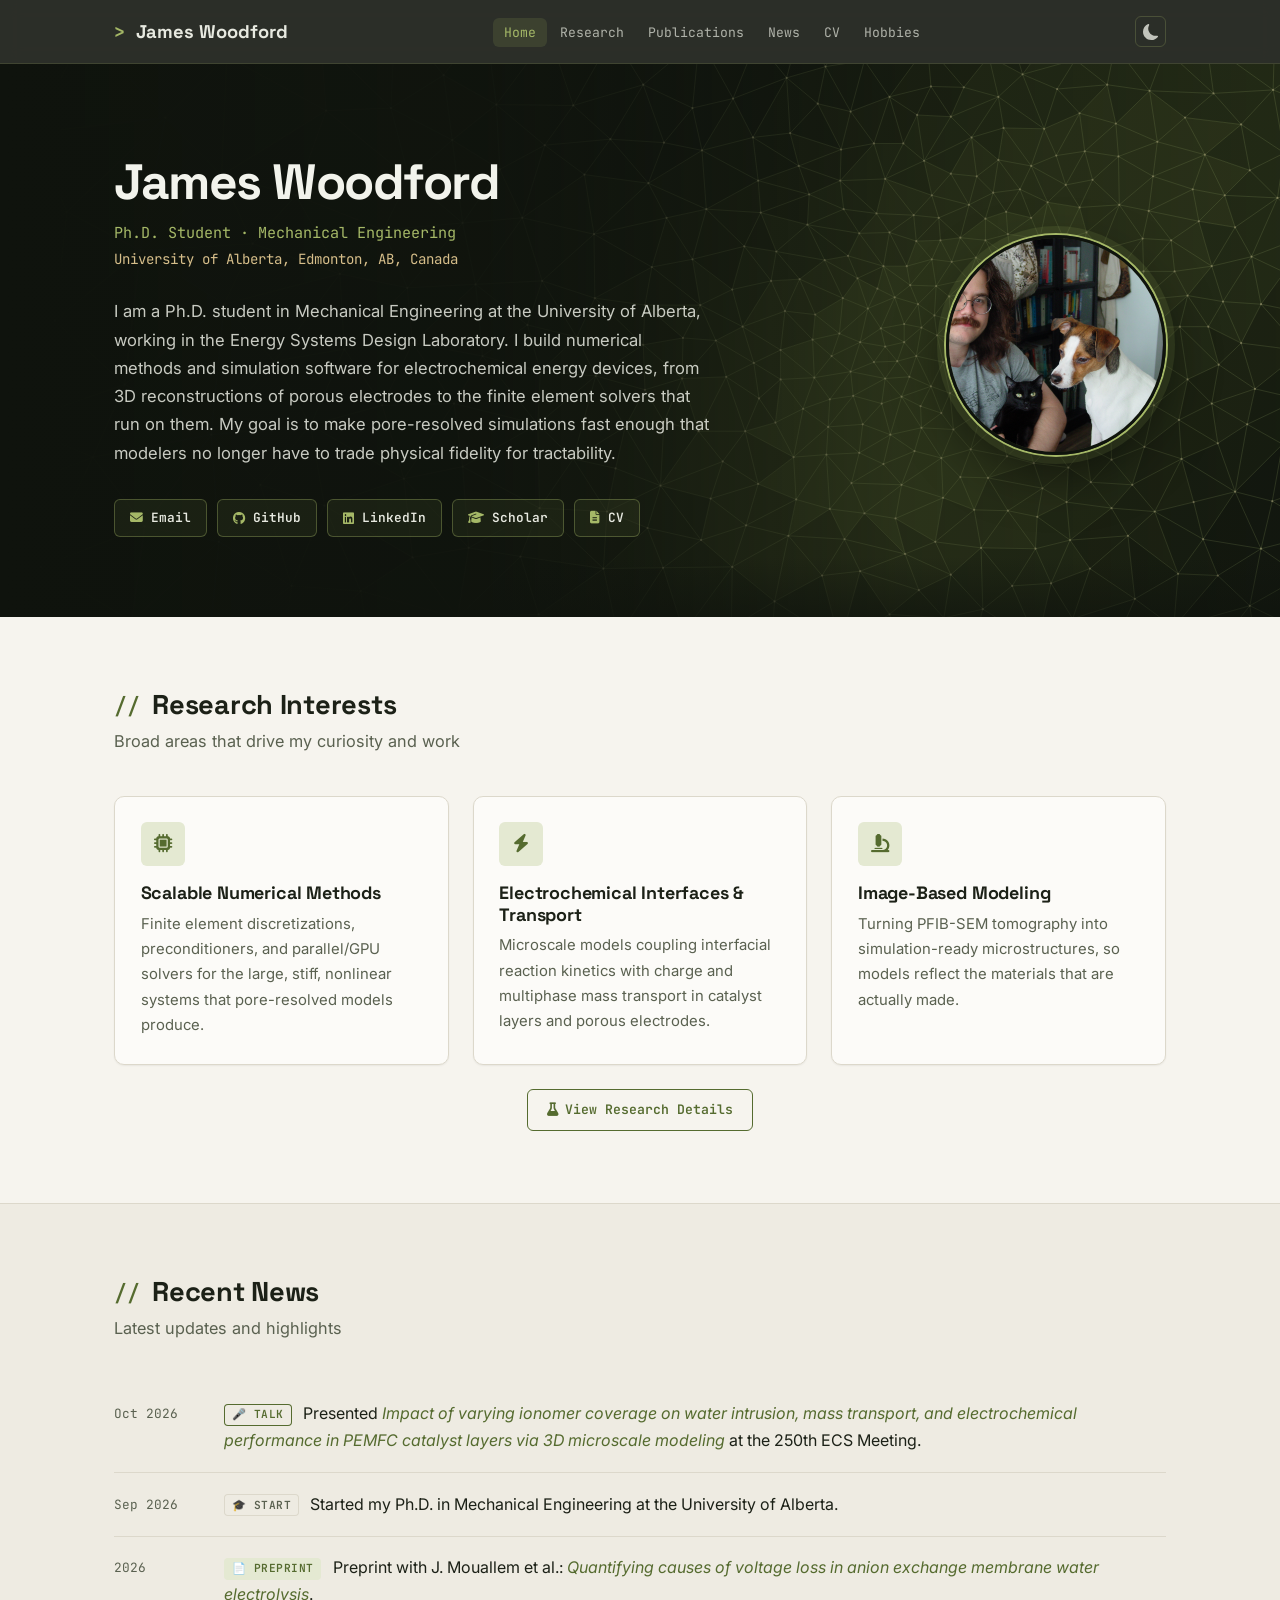
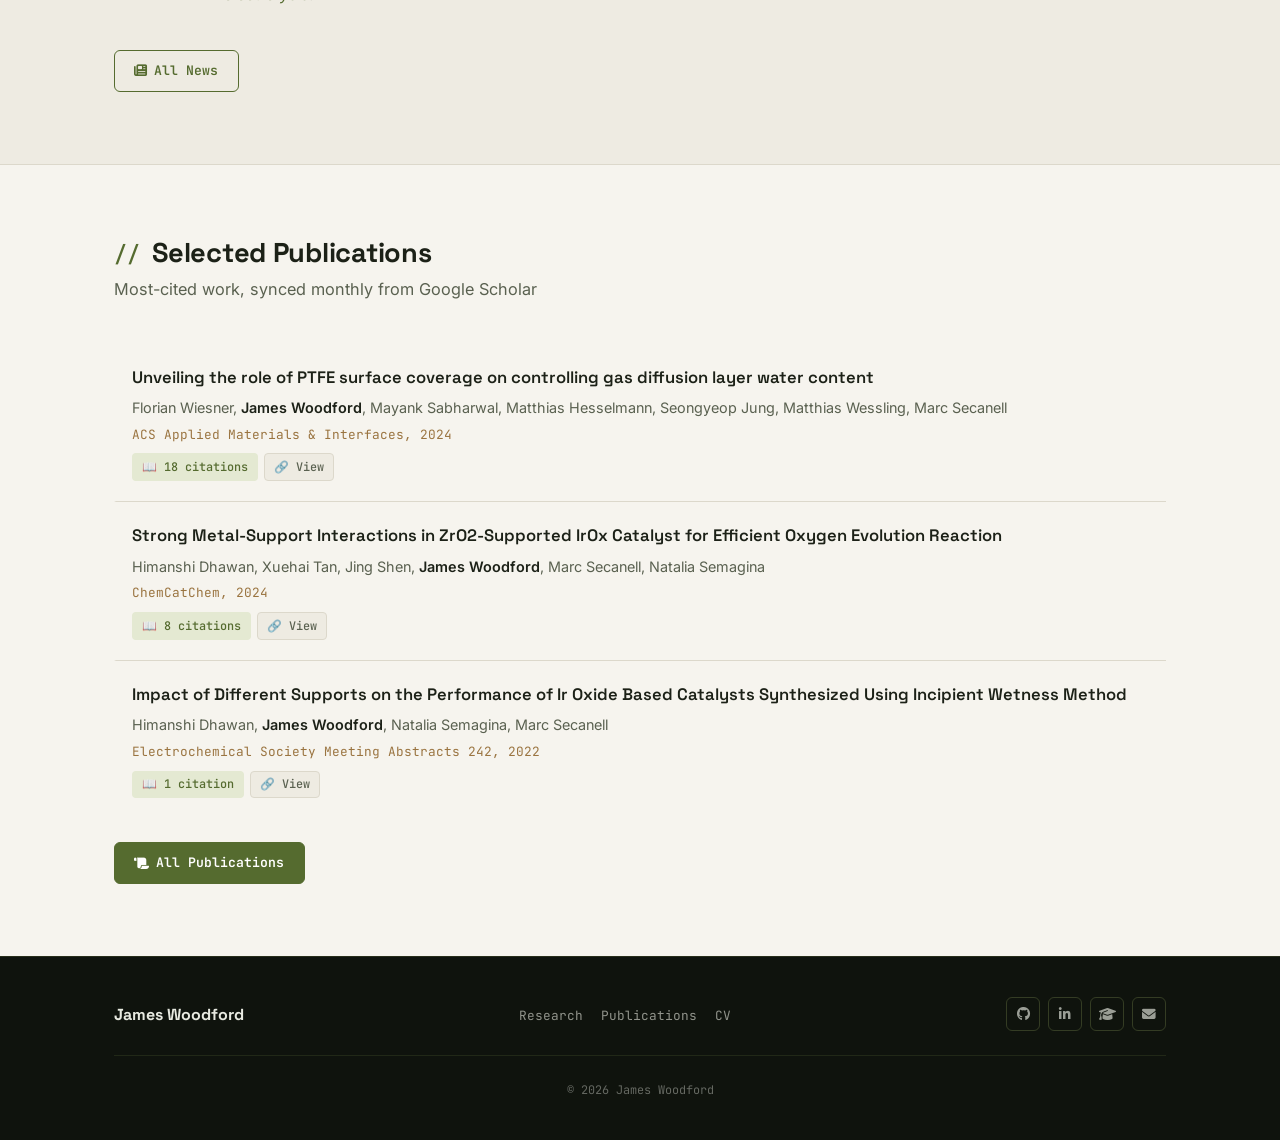
==== commit 6997c19d: "adwad" ====
--- a/index.html
+++ b/index.html
@@ -3,14 +3,19 @@
 <head>
   <meta charset="UTF-8">
   <meta name="viewport" content="width=device-width, initial-scale=1.0">
-  <meta name="description" content="J. Woodford — Aspiring researcher and Ph.D. student. Personal academic website with research, publications, and more.">
+  <meta name="description" content="James Woodford — Ph.D. student in Mechanical Engineering at the University of Alberta, working on scalable numerical methods for electrochemical energy systems.">
   <meta name="base-url" content="">
-  <title>J. Woodford — Personal Website</title>
+  <title>James Woodford</title>
+  <link rel="preconnect" href="https://fonts.googleapis.com">
+  <link rel="preconnect" href="https://fonts.gstatic.com" crossorigin>
+  <link rel="stylesheet" href="https://fonts.googleapis.com/css2?family=Inter:wght@400;500;600&family=JetBrains+Mono:wght@400;500;600&family=Space+Grotesk:wght@500;600;700&display=swap">
+  <meta name="theme-color" content="#0f130d">
   <link rel="stylesheet" href="assets/css/style.css">
   <!-- Font Awesome (icons) -->
   <link rel="stylesheet" href="https://cdnjs.cloudflare.com/ajax/libs/font-awesome/6.5.0/css/all.min.css"
-        integrity="sha512-Avb2QiuDEEvB4bZJYdft2mNjVShBftLdPG8FJ0V7irTLQ8Uu0qcPxh4Plq7G5tGm0rU+1SPhVotteLpBERwTkw=="
+        integrity="sha512-Avb2QiuDEEvB4bZJYdft2mNjVShBftLdPG8FJ0V7irTLQ8Uo0qcPxh4Plq7G5tGm0rU+1SPhVotteLpBERwTkw=="
         crossorigin="anonymous" referrerpolicy="no-referrer">
+  <script>try{var t=localStorage.getItem('theme')||(matchMedia('(prefers-color-scheme: dark)').matches?'dark':'light');document.documentElement.setAttribute('data-theme',t)}catch(e){}</script>
 </head>
 <body>
 
@@ -25,7 +30,6 @@
       <li><a href="news.html">News</a></li>
       <li><a href="cv.html">CV</a></li>
       <li><a href="hobbies.html">Hobbies</a></li>
-      <li><a href="blog/">Blog</a></li>
     </ul>
     <div class="nav-actions">
       <button class="btn-icon" id="theme-toggle" aria-label="Toggle dark mode" title="Toggle dark mode">
@@ -44,24 +48,23 @@
     <div class="hero-grid">
       <div class="hero-text fade-in">
         <h1 class="hero-name" id="hero-name">J. Woodford</h1>
-        <p class="hero-title" id="hero-title">Ph.D. Student &nbsp;·&nbsp; [Your Department]</p>
-        <p class="hero-institution" id="hero-institution">[Your University], [City, State]</p>
+        <p class="hero-title" id="hero-title">Ph.D. Student &nbsp;·&nbsp; Mechanical Engineering</p>
+        <p class="hero-institution" id="hero-institution">University of Alberta, Edmonton, AB, Canada</p>
         <p class="hero-bio" id="hero-bio">
-          Welcome! I am an aspiring researcher passionate about [your research area]. 
-          I am currently pursuing my Ph.D. at [Your University], where I focus on 
-          [brief description of your work]. My research aims to [impact / goal].
+          I am a Ph.D. student in Mechanical Engineering at the University of Alberta, building
+          numerical methods and simulation software for electrochemical energy devices.
         </p>
         <div class="hero-social">
-          <a class="social-btn" href="mailto:your.email@university.edu" data-content-href="email" aria-label="Email">
+          <a class="social-btn" href="mailto:james.woodford@ualberta.ca" data-content-href="email" aria-label="Email">
             <i class="fas fa-envelope"></i> Email
           </a>
           <a class="social-btn" href="https://github.com/james-woodford-dev" target="_blank" rel="noopener" data-content-href="github" aria-label="GitHub">
             <i class="fab fa-github"></i> GitHub
           </a>
-          <a class="social-btn" href="https://www.linkedin.com/in/yourprofile" target="_blank" rel="noopener" data-content-href="linkedin" aria-label="LinkedIn">
+          <a class="social-btn" href="https://www.linkedin.com/in/james-woodford-2b468316a" target="_blank" rel="noopener" data-content-href="linkedin" aria-label="LinkedIn">
             <i class="fab fa-linkedin"></i> LinkedIn
           </a>
-          <a class="social-btn" href="https://scholar.google.com/citations?user=YOUR_SCHOLAR_ID" target="_blank" rel="noopener" data-content-href="scholar" aria-label="Google Scholar">
+          <a class="social-btn" href="https://scholar.google.com/citations?user=lofMBZ4AAAAJ" target="_blank" rel="noopener" data-content-href="scholar" aria-label="Google Scholar">
             <i class="fas fa-graduation-cap"></i> Scholar
           </a>
           <a class="social-btn" href="cv.html" aria-label="CV">
@@ -71,9 +74,8 @@
       </div>
       <div class="hero-photo fade-in fade-in-delay-2">
         <img
-          src="assets/img/profile.jpg"
-          alt="Profile photo of J. Woodford"
-          onerror="this.src='assets/img/picture.JPG'"
+          src="assets/img/picture.JPG"
+          alt="Photo of James Woodford"
           width="200" height="200"
         >
       </div>
@@ -87,27 +89,7 @@
     <h2 class="section-title">Research Interests</h2>
     <p class="section-subtitle">Broad areas that drive my curiosity and work</p>
     <div class="card-grid" id="research-interests-grid">
-      <div class="card fade-in">
-        <div class="card-icon">🔬</div>
-        <h3 class="card-title">[Research Area 1]</h3>
-        <p class="text-muted" style="font-size:0.93rem">
-          Brief description of this research area and what aspects you find most compelling.
-        </p>
-      </div>
-      <div class="card fade-in fade-in-delay-1">
-        <div class="card-icon">💡</div>
-        <h3 class="card-title">[Research Area 2]</h3>
-        <p class="text-muted" style="font-size:0.93rem">
-          Brief description of this research area and what you are exploring within it.
-        </p>
-      </div>
-      <div class="card fade-in fade-in-delay-2">
-        <div class="card-icon">🌐</div>
-        <h3 class="card-title">[Research Area 3]</h3>
-        <p class="text-muted" style="font-size:0.93rem">
-          Brief description of this research area and its real-world implications.
-        </p>
-      </div>
+      <!-- Filled from data/content.json → research_interests -->
     </div>
     <div class="mt-3 text-center">
       <a href="research.html" class="btn btn-outline">
@@ -123,28 +105,7 @@
     <h2 class="section-title">Recent News</h2>
     <p class="section-subtitle">Latest updates and highlights</p>
     <ul class="news-list" id="home-news-list">
-      <li class="news-item">
-        <span class="news-date">Mar 2026</span>
-        <div class="news-content">
-          <span class="news-badge badge-misc">🎉 Start</span>
-          Welcome to my new website! I am excited to share my research journey here.
-        </div>
-      </li>
-      <li class="news-item">
-        <span class="news-date">Jan 2026</span>
-        <div class="news-content">
-          <span class="news-badge badge-paper">📄 Paper</span>
-          New preprint on [your topic] — <em><a href="#">Title of Paper</a></em>. 
-          Submitted to [venue].
-        </div>
-      </li>
-      <li class="news-item">
-        <span class="news-date">Dec 2025</span>
-        <div class="news-content">
-          <span class="news-badge badge-award">🏆 Award</span>
-          Received [Award Name] from [Organization]. 
-        </div>
-      </li>
+      <!-- Filled from data/content.json → news (first 3 items) -->
     </ul>
     <div class="mt-3">
       <a href="news.html" class="btn btn-outline">
@@ -158,31 +119,10 @@
 <section class="section">
   <div class="container">
     <h2 class="section-title">Selected Publications</h2>
-    <p class="section-subtitle">Highlights from my research output</p>
+    <p class="section-subtitle">Most-cited work, synced monthly from Google Scholar</p>
 
-    <!-- Placeholder pubs — replace or let the automated Scholar fetch populate publications.html -->
-    <div class="pub-item">
-      <div class="pub-title">
-        <a href="#">Title of Your Most Recent Paper</a>
-      </div>
-      <div class="pub-authors"><em>J. Woodford</em>, Co-Author A, Co-Author B</div>
-      <div class="pub-venue">Journal / Conference Name, 2026</div>
-      <div class="pub-tags">
-        <span class="tag tag-cite">📖 0 citations</span>
-        <a href="#" class="tag">🔗 View</a>
-      </div>
-    </div>
-
-    <div class="pub-item">
-      <div class="pub-title">
-        <a href="#">Title of Another Paper</a>
-      </div>
-      <div class="pub-authors">Co-Author A, <em>J. Woodford</em>, Co-Author C</div>
-      <div class="pub-venue">Another Venue, 2025</div>
-      <div class="pub-tags">
-        <span class="tag tag-cite">📖 0 citations</span>
-        <a href="#" class="tag">🔗 View</a>
-      </div>
+    <div id="home-pubs">
+      <!-- Filled from data/scholar.json (top 3 by citations) -->
     </div>
 
     <div class="mt-3">
@@ -202,33 +142,32 @@
         <li><a href="research.html">Research</a></li>
         <li><a href="publications.html">Publications</a></li>
         <li><a href="cv.html">CV</a></li>
-        <li><a href="blog/">Blog</a></li>
       </ul>
       <div class="footer-social">
         <a href="https://github.com/james-woodford-dev" target="_blank" rel="noopener" data-content-href="github" aria-label="GitHub">
           <i class="fab fa-github"></i>
         </a>
-        <a href="https://www.linkedin.com/in/yourprofile" target="_blank" rel="noopener" data-content-href="linkedin" aria-label="LinkedIn">
+        <a href="https://www.linkedin.com/in/james-woodford-2b468316a" target="_blank" rel="noopener" data-content-href="linkedin" aria-label="LinkedIn">
           <i class="fab fa-linkedin-in"></i>
         </a>
-        <a href="https://scholar.google.com/citations?user=YOUR_SCHOLAR_ID" target="_blank" rel="noopener" data-content-href="scholar" aria-label="Google Scholar">
+        <a href="https://scholar.google.com/citations?user=lofMBZ4AAAAJ" target="_blank" rel="noopener" data-content-href="scholar" aria-label="Google Scholar">
           <i class="fas fa-graduation-cap"></i>
         </a>
-        <a href="mailto:your.email@university.edu" data-content-href="email" aria-label="Email">
+        <a href="mailto:james.woodford@ualberta.ca" data-content-href="email" aria-label="Email">
           <i class="fas fa-envelope"></i>
         </a>
       </div>
     </div>
     <p class="footer-copy">
-      &copy; <span id="year"></span> J. Woodford &mdash; Built with ♥ and hosted on GitHub Pages.
+      &copy; <span id="year"></span> James Woodford
     </p>
   </div>
 </footer>
 
 <button id="scroll-top" aria-label="Scroll to top" title="Back to top" style="
   position:fixed;bottom:2rem;right:2rem;
-  background:var(--accent);color:#fff;
-  border:none;border-radius:50%;
+  background:var(--accent);color:var(--on-accent);
+  border:none;border-radius:var(--radius);
   width:42px;height:42px;cursor:pointer;
   opacity:0;pointer-events:none;transition:opacity .3s;
   display:flex;align-items:center;justify-content:center;
--- a/assets/css/style.css
+++ b/assets/css/style.css
@@ -1,60 +1,75 @@
 /* =============================================================
    Personal Academic Website — Main Stylesheet
+   Palette: olive · ink · sand
    ============================================================= */
 
 /* ── Custom properties ──────────────────────────────────────── */
 :root {
-  --primary:        #1e3a5f;
-  --primary-light:  #2d5282;
-  --accent:         #2563eb;
-  --accent-hover:   #1d4ed8;
-  --teal:           #0891b2;
-  --bg:             #ffffff;
-  --bg-alt:         #f8fafc;
-  --bg-card:        #ffffff;
-  --text:           #1e293b;
-  --text-muted:     #64748b;
-  --text-light:     #94a3b8;
-  --border:         #e2e8f0;
+  /* Brand palette */
+  --olive:          #556b2f;
+  --olive-strong:   #43561f;
+  --olive-soft:     #e4e9d2;
+  --sand:           #9a7440;
+  --sand-soft:      #f1e8d6;
+  --ink:            #0f130d;
+  --ink-2:          #171d13;
+  --on-accent:      #ffffff;
+
+  /* Semantic aliases (used throughout HTML inline styles too) */
+  --primary:        var(--olive);
+  --accent:         var(--olive);
+  --accent-hover:   var(--olive-strong);
+  --teal:           var(--sand);
+
+  --bg:             #f6f4ee;
+  --bg-alt:         #eeebe2;
+  --bg-card:        #fcfbf8;
+  --text:           #1c2117;
+  --text-muted:     #5a6150;
+  --text-light:     #8c9282;
+  --border:         #dcd8cb;
+
+  --font-sans:      'Inter', -apple-system, BlinkMacSystemFont, 'Segoe UI', Roboto, sans-serif;
+  --font-display:   'Space Grotesk', var(--font-sans);
+  --font-mono:      'JetBrains Mono', ui-monospace, SFMono-Regular, Menlo, Consolas, monospace;
+
   --nav-height:     64px;
   --max-w:          1100px;
-  --radius:         8px;
-  --radius-lg:      14px;
-  --shadow-sm:      0 1px 3px rgba(0,0,0,.08);
-  --shadow:         0 4px 12px rgba(0,0,0,.10);
-  --shadow-lg:      0 10px 30px rgba(0,0,0,.12);
+  --radius:         6px;
+  --radius-lg:      10px;
+  --shadow-sm:      0 1px 2px rgba(15,19,13,.06);
+  --shadow:         0 6px 18px rgba(15,19,13,.08);
+  --shadow-lg:      0 14px 40px rgba(15,19,13,.16);
   --transition:     all 0.22s ease;
 }
 
-/* Dark mode */
 [data-theme="dark"] {
-  --primary:        #2d5282;
-  --primary-light:  #3b6cb0;
-  --accent:         #60a5fa;
-  --accent-hover:   #93c5fd;
-  --teal:           #22d3ee;
-  --bg:             #0f172a;
-  --bg-alt:         #1e293b;
-  --bg-card:        #1e293b;
-  --text:           #e2e8f0;
-  --text-muted:     #94a3b8;
-  --text-light:     #64748b;
-  --border:         #334155;
-  --shadow-sm:      0 1px 3px rgba(0,0,0,.3);
-  --shadow:         0 4px 12px rgba(0,0,0,.4);
-  --shadow-lg:      0 10px 30px rgba(0,0,0,.5);
+  --olive:          #a5b867;
+  --olive-strong:   #bccd82;
+  --olive-soft:     #222a18;
+  --sand:           #d6be8a;
+  --sand-soft:      #2b2619;
+  --on-accent:      #0f130d;
+
+  --bg:             #0e120c;
+  --bg-alt:         #131810;
+  --bg-card:        #171d13;
+  --text:           #e7e9e0;
+  --text-muted:     #a1a894;
+  --text-light:     #6e7563;
+  --border:         #283121;
+  --shadow-sm:      0 1px 2px rgba(0,0,0,.4);
+  --shadow:         0 6px 18px rgba(0,0,0,.45);
+  --shadow-lg:      0 14px 40px rgba(0,0,0,.55);
 }
 
 /* ── Reset & base ───────────────────────────────────────────── */
 *, *::before, *::after { box-sizing: border-box; margin: 0; padding: 0; }
 
-html {
-  scroll-behavior: smooth;
-  font-size: 16px;
-}
+html { scroll-behavior: smooth; font-size: 16px; }
 
 body {
-  font-family: -apple-system, BlinkMacSystemFont, 'Segoe UI', Roboto, 'Helvetica Neue', Arial, sans-serif;
+  font-family: var(--font-sans);
   background: var(--bg);
   color: var(--text);
   line-height: 1.7;
@@ -62,81 +77,72 @@
   display: flex;
   flex-direction: column;
   transition: background 0.3s, color 0.3s;
-}
+  -webkit-font-smoothing: antialiased;
+}
+
+::selection { background: var(--olive); color: var(--on-accent); }
 
 a { color: var(--accent); text-decoration: none; transition: var(--transition); }
-a:hover { color: var(--accent-hover); text-decoration: underline; }
+a:hover { color: var(--accent-hover); text-decoration: underline; text-underline-offset: 3px; }
 
 img { max-width: 100%; height: auto; display: block; }
 
 h1, h2, h3, h4, h5 {
+  font-family: var(--font-display);
   font-weight: 700;
-  line-height: 1.25;
+  line-height: 1.2;
+  letter-spacing: -0.01em;
   color: var(--text);
 }
-
 h1 { font-size: 2.4rem; }
 h2 { font-size: 1.75rem; }
-h3 { font-size: 1.35rem; }
-h4 { font-size: 1.1rem; }
+h3 { font-size: 1.3rem; }
+h4 { font-size: 1.05rem; }
 
 p { margin-bottom: 1rem; }
 p:last-child { margin-bottom: 0; }
-
 ul, ol { padding-left: 1.5rem; }
+sub { font-size: .7em; }
 
 /* ── Layout ─────────────────────────────────────────────────── */
-.container {
-  max-width: var(--max-w);
-  margin: 0 auto;
-  padding: 0 1.5rem;
-}
-
+.container { max-width: var(--max-w); margin: 0 auto; padding: 0 1.5rem; }
 main { flex: 1; }
 
-.section {
-  padding: 4rem 0;
-}
-.section + .section {
-  border-top: 1px solid var(--border);
-}
-.section-alt {
-  background: var(--bg-alt);
-}
+.section { padding: 4.5rem 0; }
+.section + .section { border-top: 1px solid var(--border); }
+.section-alt { background: var(--bg-alt); }
+
 .section-title {
-  font-size: 1.6rem;
-  color: var(--primary);
+  font-size: 1.7rem;
+  color: var(--text);
   margin-bottom: 0.4rem;
-  position: relative;
-  display: inline-block;
-  padding-bottom: 0.5rem;
-}
-.section-title::after {
-  content: '';
-  position: absolute;
-  bottom: 0; left: 0;
-  width: 3rem; height: 3px;
-  background: var(--accent);
-  border-radius: 2px;
+}
+.section-title::before {
+  content: '// ';
+  font-family: var(--font-mono);
+  font-weight: 500;
+  color: var(--olive);
+  font-size: .8em;
 }
 .section-subtitle {
   color: var(--text-muted);
   margin-bottom: 2.5rem;
-  font-size: 1.05rem;
-}
-
-/* ── Navigation ─────────────────────────────────────────────── */
+  font-size: 1.02rem;
+}
+
+/* ── Navigation (always dark) ───────────────────────────────── */
 .navbar {
   position: sticky;
   top: 0;
   z-index: 1000;
-  background: var(--primary);
+  background: rgba(15,19,13,.88);
+  -webkit-backdrop-filter: saturate(140%) blur(10px);
+  backdrop-filter: saturate(140%) blur(10px);
+  border-bottom: 1px solid rgba(165,184,103,.16);
   height: var(--nav-height);
   display: flex;
   align-items: center;
-  box-shadow: 0 2px 12px rgba(0,0,0,.15);
-}
-
+}
 .navbar .container {
   display: flex;
   align-items: center;
@@ -145,56 +151,41 @@
 }
 
 .nav-brand {
-  color: #fff;
-  font-size: 1.2rem;
+  font-family: var(--font-display);
+  color: #e7e9e0;
+  font-size: 1.15rem;
   font-weight: 700;
-  letter-spacing: -0.5px;
   white-space: nowrap;
-  text-decoration: none;
-}
-.nav-brand:hover { color: #fff; text-decoration: none; opacity: .85; }
-
-.nav-links {
-  display: flex;
-  list-style: none;
-  gap: 0.15rem;
-  padding: 0;
-}
-
+}
+.nav-brand::before { content: '> '; font-family: var(--font-mono); color: #a5b867; }
+.nav-brand:hover { color: #fff; text-decoration: none; }
+
+.nav-links { display: flex; list-style: none; gap: 0.1rem; padding: 0; }
 .nav-links a {
-  color: rgba(255,255,255,.80);
-  padding: 0.4rem 0.7rem;
-  border-radius: 5px;
-  font-size: 0.92rem;
-  transition: var(--transition);
+  font-family: var(--font-mono);
+  color: rgba(231,233,224,.7);
+  padding: 0.35rem 0.7rem;
+  border-radius: var(--radius);
+  font-size: 0.82rem;
   white-space: nowrap;
 }
-.nav-links a:hover,
-.nav-links a.active {
-  color: #fff;
-  background: rgba(255,255,255,.15);
-  text-decoration: none;
-}
-
-.nav-actions {
-  display: flex;
-  align-items: center;
-  gap: 0.5rem;
-}
+.nav-links a:hover { color: #fff; background: rgba(165,184,103,.12); text-decoration: none; }
+.nav-links a.active { color: #a5b867; background: rgba(165,184,103,.14); }
+
+.nav-actions { display: flex; align-items: center; gap: 0.5rem; }
 
 .btn-icon {
   background: transparent;
-  border: none;
+  border: 1px solid rgba(165,184,103,.25);
   cursor: pointer;
-  color: rgba(255,255,255,.80);
+  color: rgba(231,233,224,.8);
   padding: 0.4rem;
-  border-radius: 5px;
+  border-radius: var(--radius);
   display: flex;
   align-items: center;
-  font-size: 1rem;
   transition: var(--transition);
 }
-.btn-icon:hover { color: #fff; background: rgba(255,255,255,.15); }
+.btn-icon:hover { color: #a5b867; border-color: #a5b867; }
 
 .hamburger {
   display: none;
@@ -205,58 +196,47 @@
   border: none;
   padding: 4px;
 }
-.hamburger span {
-  display: block;
-  width: 22px; height: 2px;
-  background: #fff;
-  border-radius: 2px;
-  transition: var(--transition);
-}
+.hamburger span { display: block; width: 22px; height: 2px; background: #e7e9e0; border-radius: 2px; }
 
 /* ── Buttons ─────────────────────────────────────────────────── */
 .btn {
   display: inline-flex;
   align-items: center;
-  gap: 0.4rem;
-  padding: 0.55rem 1.25rem;
-  border-radius: var(--radius);
-  font-size: 0.9rem;
+  gap: 0.45rem;
+  padding: 0.55rem 1.2rem;
+  border-radius: var(--radius);
+  font-family: var(--font-mono);
+  font-size: 0.82rem;
   font-weight: 600;
   cursor: pointer;
   transition: var(--transition);
-  border: 2px solid transparent;
+  border: 1px solid transparent;
   text-decoration: none !important;
 }
-.btn-primary {
-  background: var(--accent);
-  color: #fff;
-  border-color: var(--accent);
-}
-.btn-primary:hover {
-  background: var(--accent-hover);
-  border-color: var(--accent-hover);
-  color: #fff;
-}
-.btn-outline {
-  background: transparent;
-  color: var(--accent);
-  border-color: var(--accent);
-}
-.btn-outline:hover {
-  background: var(--accent);
-  color: #fff;
-}
-.btn-sm {
-  padding: 0.3rem 0.75rem;
-  font-size: 0.82rem;
-}
-
-/* ── Hero Section ────────────────────────────────────────────── */
+.btn-primary { background: var(--accent); color: var(--on-accent); border-color: var(--accent); }
+.btn-primary:hover { background: var(--accent-hover); border-color: var(--accent-hover); color: var(--on-accent); }
+.btn-outline { background: transparent; color: var(--accent); border-color: var(--accent); }
+.btn-outline:hover { background: var(--accent); color: var(--on-accent); }
+.btn-sm { padding: 0.3rem 0.75rem; font-size: 0.76rem; }
+
+/* ── Hero (home) — always dark, FEM mesh backdrop ───────────── */
 .hero {
-  background: linear-gradient(135deg, var(--primary) 0%, #1a4a80 60%, #0f3460 100%);
-  color: #fff;
-  padding: 5rem 0 4rem;
-}
+  position: relative;
+  overflow: hidden;
+  color: #e7e9e0;
+  padding: 5.5rem 0 5rem;
+  background:
+    linear-gradient(90deg, #0f130d 0%, rgba(15,19,13,.92) 38%, rgba(15,19,13,.35) 70%, rgba(15,19,13,.15) 100%),
+    url('../img/mesh.svg') center right / cover no-repeat,
+    #0f130d;
+}
+.hero::after {           /* soft fade into the page below */
+  content: '';
+  position: absolute; left: 0; right: 0; bottom: 0; height: 60px;
+  background: linear-gradient(to bottom, transparent, rgba(15,19,13,.6));
+  pointer-events: none;
+}
+.hero .container { position: relative; z-index: 1; }
 
 .hero-grid {
   display: grid;
@@ -264,164 +244,157 @@
   gap: 3rem;
   align-items: center;
 }
-
 .hero-name {
-  font-size: 2.8rem;
-  color: #fff;
-  margin-bottom: 0.3rem;
-  letter-spacing: -1px;
-}
-
+  font-size: 3.1rem;
+  color: #f2f3ec;
+  margin-bottom: 0.5rem;
+  letter-spacing: -0.03em;
+}
 .hero-title {
-  font-size: 1.15rem;
-  color: rgba(255,255,255,.85);
-  margin-bottom: 0.2rem;
-  font-weight: 400;
-}
-
+  font-family: var(--font-mono);
+  font-size: 0.95rem;
+  color: #a5b867;
+  margin-bottom: 0.15rem;
+}
 .hero-institution {
-  font-size: 1.05rem;
-  color: rgba(255,255,255,.70);
-  margin-bottom: 1.5rem;
-}
-
+  font-family: var(--font-mono);
+  font-size: 0.88rem;
+  color: #d6be8a;
+  margin-bottom: 1.6rem;
+}
 .hero-bio {
-  color: rgba(255,255,255,.85);
-  font-size: 1.02rem;
-  max-width: 620px;
+  color: rgba(231,233,224,.86);
+  font-size: 1.04rem;
+  max-width: 600px;
   margin-bottom: 2rem;
 }
-
-.hero-social {
-  display: flex;
-  flex-wrap: wrap;
-  gap: 0.75rem;
-}
-
+.hero-social { display: flex; flex-wrap: wrap; gap: 0.6rem; }
 .social-btn {
   display: inline-flex;
   align-items: center;
   gap: 0.5rem;
-  padding: 0.5rem 1rem;
-  border-radius: 50px;
-  font-size: 0.88rem;
+  padding: 0.45rem 0.95rem;
+  border-radius: var(--radius);
+  font-family: var(--font-mono);
+  font-size: 0.8rem;
   font-weight: 600;
-  background: rgba(255,255,255,.12);
-  color: #fff;
-  border: 1px solid rgba(255,255,255,.25);
+  background: rgba(165,184,103,.08);
+  color: #e7e9e0;
+  border: 1px solid rgba(165,184,103,.35);
   transition: var(--transition);
   text-decoration: none !important;
 }
-.social-btn:hover {
-  background: rgba(255,255,255,.22);
-  color: #fff;
-  border-color: rgba(255,255,255,.45);
-}
-
-.hero-photo {
-  position: relative;
-}
-
+.social-btn i { color: #a5b867; transition: var(--transition); }
+.social-btn:hover { background: #a5b867; color: #0f130d; border-color: #a5b867; }
+.social-btn:hover i { color: #0f130d; }
+
+.hero-photo { position: relative; }
 .hero-photo img {
-  width: 200px;
-  height: 200px;
+  width: 220px;
+  height: 220px;
   border-radius: 50%;
-  border: 4px solid rgba(255,255,255,.3);
   object-fit: cover;
-  box-shadow: var(--shadow-lg);
-  background: rgba(255,255,255,.1);
-}
+  border: 3px solid #0f130d;
+  box-shadow: 0 0 0 2px #a5b867, 0 0 0 9px rgba(165,184,103,.12), 0 20px 50px rgba(0,0,0,.5);
+}
+
+/* ── Page hero (inner pages) ─────────────────────────────────── */
+.page-hero {
+  color: #e7e9e0;
+  padding: 3.25rem 0;
+  background:
+    linear-gradient(90deg, #0f130d 0%, rgba(15,19,13,.94) 45%, rgba(15,19,13,.55) 100%),
+    url('../img/mesh.svg') center right / cover no-repeat,
+    #0f130d;
+  border-bottom: 1px solid rgba(165,184,103,.16);
+}
+.page-hero h1 { color: #f2f3ec !important; }
+.page-hero h1 i { color: #a5b867; opacity: 1 !important; }
+.page-hero p { color: rgba(231,233,224,.75) !important; }
+.page-hero a { color: #a5b867 !important; }
+.page-hero .btn-outline { color: #e7e9e0 !important; border-color: rgba(165,184,103,.5) !important; }
+.page-hero .btn-outline:hover { background: #a5b867; color: #0f130d !important; }
 
 /* ── Cards ───────────────────────────────────────────────────── */
 .card {
   background: var(--bg-card);
   border: 1px solid var(--border);
   border-radius: var(--radius-lg);
-  padding: 1.5rem;
+  padding: 1.6rem;
   transition: var(--transition);
   box-shadow: var(--shadow-sm);
 }
 .card:hover {
-  box-shadow: var(--shadow);
-  border-color: var(--accent);
+  border-color: var(--olive);
+  box-shadow: var(--shadow), 0 0 0 1px var(--olive);
   transform: translateY(-2px);
 }
-
 .card-grid {
   display: grid;
   grid-template-columns: repeat(auto-fit, minmax(280px, 1fr));
   gap: 1.5rem;
 }
-
-.card-icon {
-  font-size: 2rem;
-  margin-bottom: 0.75rem;
-}
-
+.card-grid-2 { grid-template-columns: repeat(2, 1fr); }
+@media (max-width: 768px) { .card-grid-2 { grid-template-columns: 1fr; } }
+
+.card-icon, .hobby-emoji {
+  width: 44px; height: 44px;
+  display: flex; align-items: center; justify-content: center;
+  border-radius: var(--radius);
+  background: var(--olive-soft);
+  color: var(--olive);
+  font-size: 1.15rem;
+  margin-bottom: 1rem;
+}
 .card-title {
-  font-size: 1.1rem;
+  font-family: var(--font-display);
+  font-size: 1.12rem;
   font-weight: 700;
   margin-bottom: 0.5rem;
-  color: var(--primary);
+  color: var(--text);
 }
 
 /* ── Publications ────────────────────────────────────────────── */
 .pub-item {
-  padding: 1.25rem 0;
+  padding: 1.25rem 0 1.25rem 1rem;
   border-bottom: 1px solid var(--border);
-}
+  border-left: 2px solid transparent;
+  transition: var(--transition);
+}
+.pub-item:hover { border-left-color: var(--olive); }
 .pub-item:last-child { border-bottom: none; }
-
 .pub-title {
-  font-size: 1rem;
-  font-weight: 700;
+  font-family: var(--font-display);
+  font-size: 1.04rem;
+  font-weight: 600;
   color: var(--text);
   margin-bottom: 0.25rem;
 }
 .pub-title a { color: var(--text); }
 .pub-title a:hover { color: var(--accent); text-decoration: none; }
-
-.pub-authors {
-  font-size: 0.9rem;
-  color: var(--text-muted);
-  margin-bottom: 0.2rem;
-}
-.pub-authors em { color: var(--text); font-style: normal; font-weight: 600; }
-
+.pub-authors { font-size: 0.9rem; color: var(--text-muted); margin-bottom: 0.2rem; }
+.pub-authors strong, .pub-authors em { color: var(--text); font-style: normal; font-weight: 600; }
 .pub-venue {
-  font-size: 0.88rem;
-  color: var(--teal);
-  font-style: italic;
+  font-family: var(--font-mono);
+  font-size: 0.8rem;
+  color: var(--sand);
   margin-bottom: 0.5rem;
 }
-
-.pub-tags {
-  display: flex;
-  flex-wrap: wrap;
-  gap: 0.4rem;
-  margin-top: 0.5rem;
-}
+.pub-tags { display: flex; flex-wrap: wrap; gap: 0.4rem; margin-top: 0.5rem; }
 
 .tag {
   display: inline-block;
-  padding: 0.2rem 0.6rem;
-  border-radius: 50px;
-  font-size: 0.78rem;
-  font-weight: 600;
+  padding: 0.18rem 0.55rem;
+  border-radius: 4px;
+  font-family: var(--font-mono);
+  font-size: 0.74rem;
+  font-weight: 500;
   background: var(--bg-alt);
   color: var(--text-muted);
   border: 1px solid var(--border);
 }
-.tag-cite {
-  background: #eff6ff;
-  color: #2563eb;
-  border-color: #bfdbfe;
-}
-[data-theme="dark"] .tag-cite {
-  background: #1e3a5f;
-  color: #93c5fd;
-  border-color: #1d4ed8;
-}
+a.tag:hover { color: var(--olive); border-color: var(--olive); text-decoration: none; }
+.tag-cite { background: var(--olive-soft); color: var(--olive); border-color: transparent; }
 
 /* ── Scholar Stats ───────────────────────────────────────────── */
 .scholar-stats {
@@ -432,24 +405,25 @@
 }
 .stat-box {
   text-align: center;
-  padding: 1.25rem;
-  border-radius: var(--radius);
-  background: var(--bg-alt);
+  padding: 1.35rem 1rem;
+  border-radius: var(--radius-lg);
+  background: var(--bg-card);
   border: 1px solid var(--border);
 }
 .stat-value {
-  font-size: 2rem;
-  font-weight: 800;
-  color: var(--primary);
+  font-family: var(--font-display);
+  font-size: 2.2rem;
+  font-weight: 700;
+  color: var(--olive);
   line-height: 1;
-  margin-bottom: 0.25rem;
-}
-[data-theme="dark"] .stat-value { color: var(--accent); }
+  margin-bottom: 0.35rem;
+}
 .stat-label {
-  font-size: 0.82rem;
+  font-family: var(--font-mono);
+  font-size: 0.72rem;
   color: var(--text-muted);
   text-transform: uppercase;
-  letter-spacing: 0.05em;
+  letter-spacing: 0.06em;
 }
 
 /* ── News ────────────────────────────────────────────────────── */
@@ -457,196 +431,72 @@
 .news-item {
   display: flex;
   gap: 1.25rem;
-  padding: 1.2rem 0;
+  padding: 1.1rem 0;
   border-bottom: 1px solid var(--border);
   align-items: flex-start;
 }
 .news-item:last-child { border-bottom: none; }
 .news-date {
-  min-width: 100px;
-  font-size: 0.85rem;
-  font-weight: 600;
+  min-width: 90px;
+  font-family: var(--font-mono);
+  font-size: 0.8rem;
   color: var(--text-muted);
-  padding-top: 2px;
+  padding-top: 3px;
 }
 .news-content { flex: 1; }
 .news-badge {
   display: inline-block;
-  padding: 0.15rem 0.55rem;
-  border-radius: 50px;
-  font-size: 0.76rem;
-  font-weight: 700;
-  margin-right: 0.4rem;
+  padding: 0.1rem 0.5rem;
+  border-radius: 4px;
+  font-family: var(--font-mono);
+  font-size: 0.7rem;
+  font-weight: 600;
+  margin-right: 0.45rem;
   text-transform: uppercase;
   letter-spacing: 0.04em;
-}
-.badge-paper   { background: #d1fae5; color: #065f46; }
-.badge-talk    { background: #dbeafe; color: #1e40af; }
-.badge-award   { background: #fef3c7; color: #92400e; }
-.badge-misc    { background: #f3e8ff; color: #6b21a8; }
-.badge-news    { background: #fee2e2; color: #991b1b; }
-[data-theme="dark"] .badge-paper  { background: #064e3b; color: #6ee7b7; }
-[data-theme="dark"] .badge-talk   { background: #1e3a5f; color: #93c5fd; }
-[data-theme="dark"] .badge-award  { background: #78350f; color: #fcd34d; }
-[data-theme="dark"] .badge-misc   { background: #4c1d95; color: #c4b5fd; }
-[data-theme="dark"] .badge-news   { background: #7f1d1d; color: #fca5a5; }
+  vertical-align: 1px;
+}
+.badge-paper { background: var(--olive-soft); color: var(--olive); }
+.badge-talk  { background: transparent; color: var(--olive); box-shadow: inset 0 0 0 1px var(--olive); }
+.badge-award { background: var(--sand-soft); color: var(--sand); }
+.badge-misc,
+.badge-news  { background: var(--bg-alt); color: var(--text-muted); box-shadow: inset 0 0 0 1px var(--border); }
 
 /* ── Timeline (CV) ───────────────────────────────────────────── */
 .timeline { list-style: none; padding: 0; position: relative; }
 .timeline::before {
   content: '';
   position: absolute;
-  left: 14px; top: 0; bottom: 0;
-  width: 2px;
+  left: 7px; top: 6px; bottom: 0;
+  width: 1px;
   background: var(--border);
 }
-.timeline-item {
-  padding: 0 0 2rem 2.5rem;
-  position: relative;
-}
+.timeline-item { padding: 0 0 2rem 2rem; position: relative; }
 .timeline-item::before {
   content: '';
   position: absolute;
-  left: 6px;
-  top: 6px;
-  width: 18px; height: 18px;
-  border-radius: 50%;
-  background: var(--accent);
-  border: 3px solid var(--bg);
-  box-shadow: 0 0 0 2px var(--accent);
+  left: 2px; top: 7px;
+  width: 11px; height: 11px;
+  background: var(--bg);
+  border: 2px solid var(--olive);
+  transform: rotate(45deg);       /* diamond node */
 }
 .timeline-period {
-  font-size: 0.82rem;
-  color: var(--text-muted);
-  font-weight: 600;
+  font-family: var(--font-mono);
+  font-size: 0.75rem;
+  color: var(--olive);
   text-transform: uppercase;
   letter-spacing: 0.05em;
-  margin-bottom: 0.25rem;
-}
-.timeline-title {
-  font-weight: 700;
-  font-size: 1.05rem;
-  margin-bottom: 0.15rem;
-}
-.timeline-place {
-  color: var(--teal);
-  font-style: italic;
-  margin-bottom: 0.4rem;
-}
-.timeline-desc { color: var(--text-muted); font-size: 0.93rem; }
-
-/* ── Blog ────────────────────────────────────────────────────── */
-.blog-grid {
-  display: grid;
-  grid-template-columns: repeat(auto-fill, minmax(320px, 1fr));
-  gap: 1.75rem;
-}
-.blog-card {
-  background: var(--bg-card);
-  border: 1px solid var(--border);
-  border-radius: var(--radius-lg);
-  overflow: hidden;
-  transition: var(--transition);
-  box-shadow: var(--shadow-sm);
-}
-.blog-card:hover {
-  box-shadow: var(--shadow);
-  transform: translateY(-3px);
-}
-.blog-card-body {
-  padding: 1.5rem;
-}
-.blog-card-meta {
-  font-size: 0.82rem;
-  color: var(--text-muted);
-  margin-bottom: 0.5rem;
-  display: flex;
-  gap: 0.75rem;
-  align-items: center;
-}
-.blog-card-title {
-  font-size: 1.1rem;
-  font-weight: 700;
-  color: var(--text);
-  margin-bottom: 0.6rem;
-}
-.blog-card-title a { color: inherit; }
-.blog-card-title a:hover { color: var(--accent); text-decoration: none; }
-.blog-card-excerpt {
-  font-size: 0.9rem;
-  color: var(--text-muted);
-  margin-bottom: 1rem;
-}
-.blog-category {
-  display: inline-block;
-  padding: 0.15rem 0.55rem;
-  border-radius: 50px;
-  font-size: 0.78rem;
-  font-weight: 700;
-  background: var(--bg-alt);
-  color: var(--accent);
-  border: 1px solid var(--border);
-}
-
-/* ── Blog Post Article ───────────────────────────────────────── */
-.post-header {
-  background: linear-gradient(135deg, var(--primary) 0%, #1a4a80 100%);
-  color: #fff;
-  padding: 4rem 0 3rem;
-}
-.post-header h1 {
-  color: #fff;
-  font-size: 2.2rem;
-  margin-bottom: 1rem;
-}
-.post-meta {
-  font-size: 0.9rem;
-  color: rgba(255,255,255,.75);
-  display: flex;
-  gap: 1.25rem;
-  flex-wrap: wrap;
-}
-.post-body {
-  padding: 3rem 0;
-  max-width: 780px;
-}
-.post-body p { font-size: 1.02rem; margin-bottom: 1.3rem; }
-.post-body h2 { margin: 2rem 0 0.75rem; font-size: 1.5rem; }
-.post-body h3 { margin: 1.5rem 0 0.5rem; font-size: 1.2rem; }
-.post-body ul, .post-body ol { margin-bottom: 1.2rem; }
-.post-body li { margin-bottom: 0.4rem; }
-.post-body blockquote {
-  border-left: 4px solid var(--accent);
-  padding: 0.75rem 1.25rem;
-  margin: 1.5rem 0;
-  color: var(--text-muted);
-  background: var(--bg-alt);
-  border-radius: 0 var(--radius) var(--radius) 0;
-}
-.post-body code {
-  background: var(--bg-alt);
-  padding: 0.15rem 0.4rem;
-  border-radius: 4px;
-  font-size: 0.9em;
-  color: var(--teal);
-}
-.post-body pre {
-  background: var(--bg-alt);
-  border: 1px solid var(--border);
-  border-radius: var(--radius);
-  padding: 1.25rem;
-  overflow-x: auto;
-  margin-bottom: 1.25rem;
-}
-.post-body pre code {
-  background: none;
-  padding: 0;
-}
+  margin-bottom: 0.2rem;
+}
+.timeline-title { font-family: var(--font-display); font-weight: 700; font-size: 1.05rem; margin-bottom: 0.1rem; }
+.timeline-place { color: var(--sand); font-size: 0.92rem; margin-bottom: 0.4rem; }
+.timeline-desc { color: var(--text-muted); font-size: 0.92rem; }
 
 /* ── Hobbies ─────────────────────────────────────────────────── */
 .hobby-grid {
   display: grid;
-  grid-template-columns: repeat(auto-fit, minmax(240px, 1fr));
+  grid-template-columns: repeat(auto-fit, minmax(230px, 1fr));
   gap: 1.5rem;
 }
 .hobby-card {
@@ -654,22 +504,27 @@
   border: 1px solid var(--border);
   border-radius: var(--radius-lg);
   padding: 1.75rem 1.5rem;
-  text-align: center;
   transition: var(--transition);
   box-shadow: var(--shadow-sm);
 }
 .hobby-card:hover {
-  box-shadow: var(--shadow);
-  transform: translateY(-3px);
-  border-color: var(--accent);
-}
-.hobby-emoji { font-size: 2.5rem; margin-bottom: 0.75rem; }
-.hobby-title {
-  font-size: 1.05rem;
-  font-weight: 700;
-  margin-bottom: 0.4rem;
-}
-.hobby-desc { font-size: 0.9rem; color: var(--text-muted); }
+  border-color: var(--olive);
+  box-shadow: var(--shadow), 0 0 0 1px var(--olive);
+  transform: translateY(-2px);
+}
+.hobby-title { font-family: var(--font-display); font-size: 1.1rem; font-weight: 700; margin-bottom: 0.4rem; }
+.hobby-desc { font-size: 0.92rem; color: var(--text-muted); }
+.hobby-tag {
+  display: inline-block;
+  margin-left: .4rem;
+  font-family: var(--font-mono);
+  font-size: .65rem;
+  font-weight: 600;
+  text-transform: uppercase;
+  letter-spacing: .05em;
+  color: var(--sand);
+  vertical-align: 2px;
+}
 
 /* ── CV Page ─────────────────────────────────────────────────── */
 .cv-grid {
@@ -683,56 +538,28 @@
   align-items: center;
   gap: 0.75rem;
   margin-bottom: 1.5rem;
-  padding-bottom: 0.75rem;
-  border-bottom: 2px solid var(--border);
-}
-.cv-section-header h2 {
-  font-size: 1.3rem;
-  color: var(--primary);
-}
+  padding-bottom: 0.7rem;
+  border-bottom: 1px solid var(--border);
+}
+.cv-section-header h2 { font-size: 1.25rem; color: var(--text); }
 .cv-section-header .icon {
-  width: 32px; height: 32px;
+  width: 30px; height: 30px;
   display: flex; align-items: center; justify-content: center;
-  background: var(--accent);
-  color: #fff;
-  border-radius: 6px;
-  font-size: 0.9rem;
-}
-.skill-list { list-style: none; padding: 0; display: flex; flex-direction: column; gap: 0.75rem; }
-.skill-item { font-size: 0.92rem; }
-.skill-name {
-  display: flex;
-  justify-content: space-between;
-  margin-bottom: 0.3rem;
-  color: var(--text);
-  font-weight: 600;
-}
-.skill-bar {
-  height: 6px;
-  background: var(--border);
-  border-radius: 3px;
-  overflow: hidden;
-}
-.skill-fill {
-  height: 100%;
-  background: linear-gradient(90deg, var(--accent), var(--teal));
-  border-radius: 3px;
-  transition: width 1s ease;
-}
-.award-item {
-  display: flex;
-  gap: 1rem;
-  margin-bottom: 1rem;
-  align-items: flex-start;
-}
-.award-icon { font-size: 1.3rem; margin-top: 1px; }
-
-/* ── Footer ──────────────────────────────────────────────────── */
+  background: var(--olive-soft);
+  color: var(--olive);
+  border-radius: var(--radius);
+  font-size: 0.85rem;
+}
+.award-item { display: flex; gap: 1rem; margin-bottom: 1rem; align-items: flex-start; }
+.award-icon { font-size: 1.1rem; margin-top: 3px; color: var(--sand); width: 1.2rem; text-align: center; }
+
+/* ── Footer (always dark) ────────────────────────────────────── */
 footer {
-  background: var(--primary);
-  color: rgba(255,255,255,.75);
+  background: #0f130d;
+  color: rgba(231,233,224,.7);
   padding: 2.5rem 0;
   margin-top: auto;
+  border-top: 1px solid rgba(165,184,103,.16);
 }
 .footer-inner {
   display: flex;
@@ -741,43 +568,28 @@
   flex-wrap: wrap;
   gap: 1rem;
 }
-.footer-name { color: #fff; font-weight: 700; font-size: 1rem; }
-.footer-links {
-  display: flex;
-  gap: 1rem;
-  list-style: none;
-}
-.footer-links a {
-  color: rgba(255,255,255,.65);
-  font-size: 0.88rem;
-  transition: var(--transition);
-}
-.footer-links a:hover { color: #fff; text-decoration: none; }
-.footer-social {
-  display: flex;
-  gap: 0.6rem;
-}
+.footer-name { font-family: var(--font-display); color: #e7e9e0; font-weight: 700; }
+.footer-links { display: flex; gap: 1.1rem; list-style: none; padding: 0; }
+.footer-links a { font-family: var(--font-mono); color: rgba(231,233,224,.6); font-size: 0.8rem; }
+.footer-links a:hover { color: #a5b867; text-decoration: none; }
+.footer-social { display: flex; gap: 0.5rem; }
 .footer-social a {
-  color: rgba(255,255,255,.65);
+  color: rgba(231,233,224,.65);
   width: 34px; height: 34px;
-  border-radius: 50%;
-  border: 1px solid rgba(255,255,255,.25);
+  border-radius: var(--radius);
+  border: 1px solid rgba(165,184,103,.25);
   display: flex; align-items: center; justify-content: center;
   font-size: 0.85rem;
-  transition: var(--transition);
-}
-.footer-social a:hover {
-  color: #fff;
-  border-color: rgba(255,255,255,.6);
-  background: rgba(255,255,255,.1);
-}
+}
+.footer-social a:hover { color: #0f130d; background: #a5b867; border-color: #a5b867; }
 .footer-copy {
-  font-size: 0.82rem;
+  font-family: var(--font-mono);
+  font-size: 0.74rem;
   text-align: center;
   margin-top: 1.5rem;
   padding-top: 1.5rem;
-  border-top: 1px solid rgba(255,255,255,.12);
-  color: rgba(255,255,255,.45);
+  border-top: 1px solid rgba(165,184,103,.12);
+  color: rgba(231,233,224,.4);
 }
 
 /* ── Utilities ───────────────────────────────────────────────── */
@@ -797,24 +609,21 @@
   font-size: 0.92rem;
 }
 .alert-info {
-  background: #eff6ff;
-  border: 1px solid #bfdbfe;
-  color: #1e40af;
-}
-[data-theme="dark"] .alert-info {
-  background: #1e3a5f;
-  border-color: #1d4ed8;
-  color: #93c5fd;
-}
-
-/* ── Mobile Nav ──────────────────────────────────────────────── */
+  background: var(--olive-soft);
+  border: 1px solid transparent;
+  border-left: 3px solid var(--olive);
+  color: var(--text);
+}
+
+/* ── Mobile ──────────────────────────────────────────────────── */
 @media (max-width: 768px) {
   .hamburger { display: flex; }
   .nav-links {
     position: fixed;
     top: var(--nav-height);
     left: 0; right: 0;
-    background: var(--primary);
+    background: #0f130d;
+    border-bottom: 1px solid rgba(165,184,103,.16);
     flex-direction: column;
     padding: 1rem;
     box-shadow: var(--shadow-lg);
@@ -823,25 +632,28 @@
     transition: transform 0.3s ease, opacity 0.3s ease;
     pointer-events: none;
   }
-  .nav-links.open {
-    transform: translateY(0);
-    opacity: 1;
-    pointer-events: all;
-  }
-  .nav-links a { font-size: 1rem; padding: 0.65rem 1rem; display: block; }
+  .nav-links.open { transform: translateY(0); opacity: 1; pointer-events: all; }
+  .nav-links a { font-size: 0.95rem; padding: 0.65rem 1rem; display: block; }
   h1 { font-size: 1.8rem; }
+  .hero { padding: 3.5rem 0; background:
+    linear-gradient(180deg, rgba(15,19,13,.55) 0%, #0f130d 55%),
+    url('../img/mesh.svg') center top / cover no-repeat, #0f130d; }
   .hero-grid { grid-template-columns: 1fr; gap: 2rem; }
   .hero-photo { display: flex; justify-content: center; order: -1; }
-  .hero-name { font-size: 2rem; }
+  .hero-photo img { width: 170px; height: 170px; }
+  .hero-name { font-size: 2.2rem; }
   .hero-bio { font-size: 0.97rem; }
   .cv-grid { grid-template-columns: 1fr; }
   .footer-inner { flex-direction: column; text-align: center; }
-}
-
-/* ── Print styles (CV page) ──────────────────────────────────── */
+  .news-item { flex-direction: column; gap: .3rem; }
+}
+
+/* ── Print (CV page) ─────────────────────────────────────────── */
 @media print {
-  .navbar, footer, .btn-print, .hamburger { display: none !important; }
+  .navbar, footer, .btn-print, .hamburger, .page-hero button, #scroll-top { display: none !important; }
   body { background: #fff; color: #000; }
+  .page-hero { background: none; color: #000; padding: 0 0 1rem; border: none; }
+  .page-hero h1, .page-hero p { color: #000 !important; }
   .section { padding: 1.5rem 0; }
   a { color: #000; }
 }
@@ -855,26 +667,12 @@
 .fade-in-delay-1 { animation-delay: 0.1s; }
 .fade-in-delay-2 { animation-delay: 0.2s; }
 .fade-in-delay-3 { animation-delay: 0.3s; }
-
-/* ── Loading skeleton ────────────────────────────────────────── */
-.skeleton {
-  background: linear-gradient(90deg, var(--border) 25%, var(--bg-alt) 50%, var(--border) 75%);
-  background-size: 200% 100%;
-  animation: shimmer 1.5s infinite;
-  border-radius: var(--radius);
-  height: 1em;
-  margin-bottom: 0.5em;
-}
-@keyframes shimmer {
-  0%   { background-position: 200% 0; }
-  100% { background-position: -200% 0; }
+@media (prefers-reduced-motion: reduce) {
+  *, *::before, *::after { animation: none !important; transition: none !important; scroll-behavior: auto !important; }
 }
 
 /* ── Accessibility ───────────────────────────────────────────── */
-:focus-visible {
-  outline: 2px solid var(--accent);
-  outline-offset: 2px;
-}
+:focus-visible { outline: 2px solid var(--olive); outline-offset: 2px; }
 .sr-only {
   position: absolute;
   width: 1px; height: 1px;
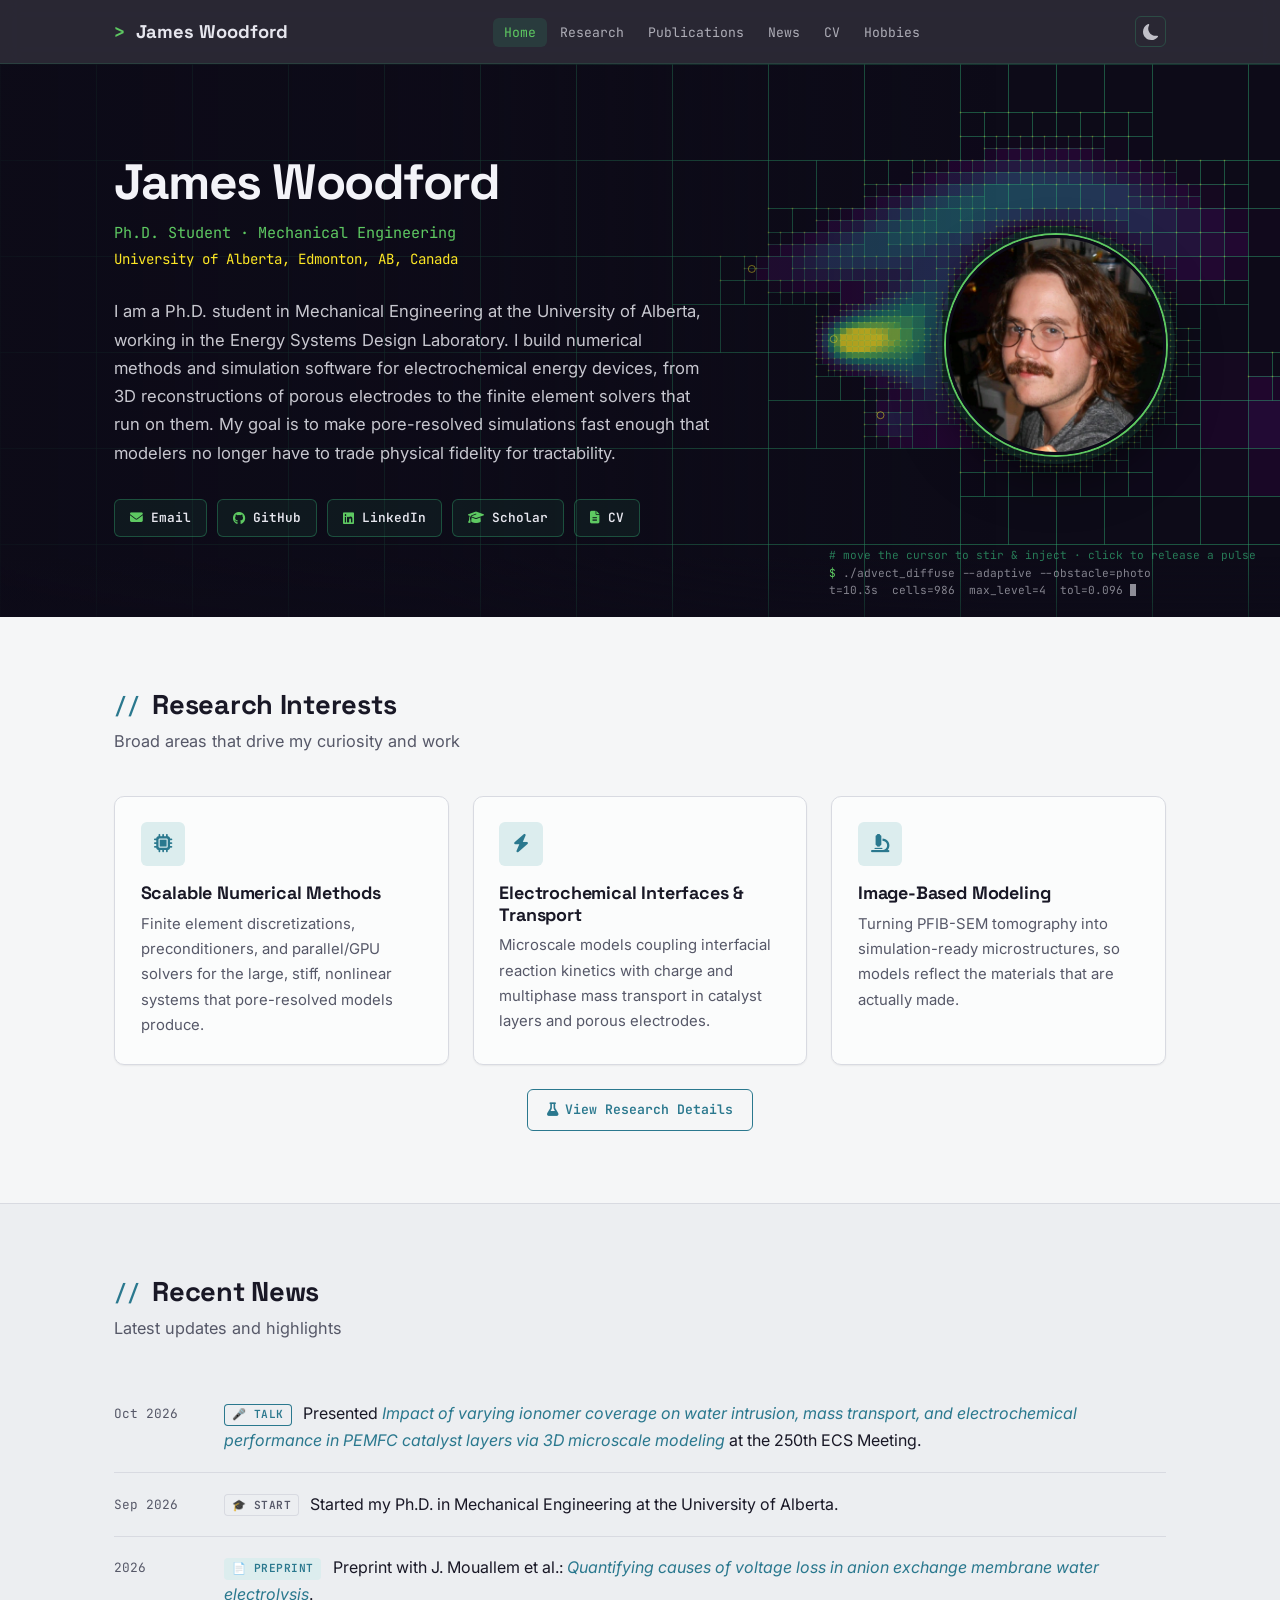
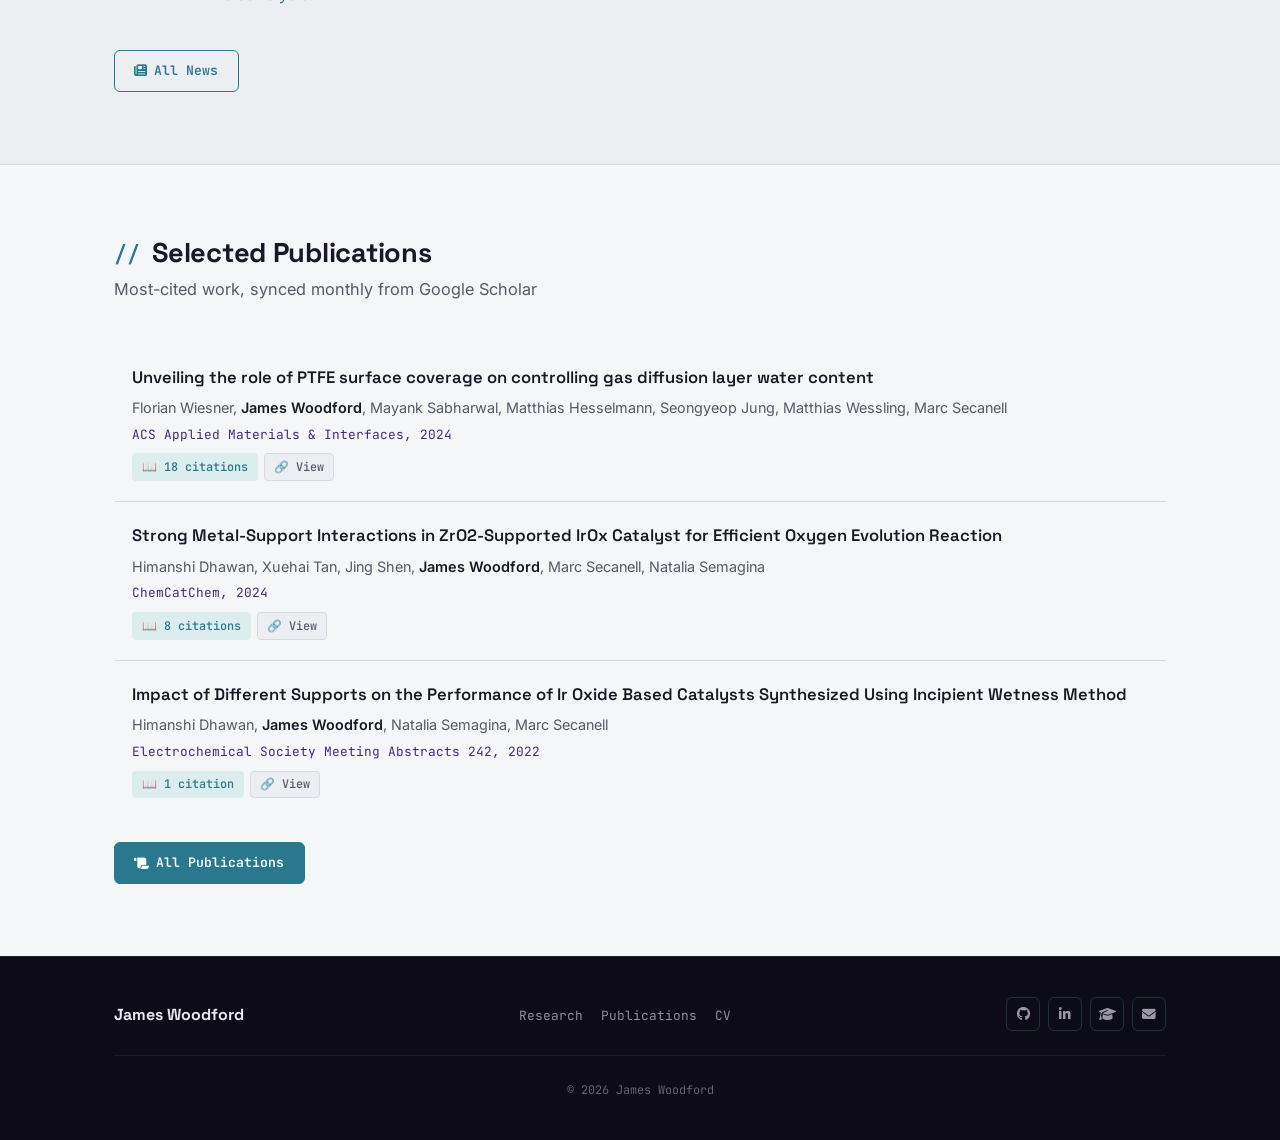
==== commit 8a550007: "updated sims" ====
--- a/index.html
+++ b/index.html
@@ -9,7 +9,8 @@
   <link rel="preconnect" href="https://fonts.googleapis.com">
   <link rel="preconnect" href="https://fonts.gstatic.com" crossorigin>
   <link rel="stylesheet" href="https://fonts.googleapis.com/css2?family=Inter:wght@400;500;600&family=JetBrains+Mono:wght@400;500;600&family=Space+Grotesk:wght@500;600;700&display=swap">
-  <meta name="theme-color" content="#0f130d">
+  <link rel="icon" href="data:image/svg+xml,%3Csvg xmlns='http://www.w3.org/2000/svg' viewBox='0 0 32 32'%3E%3Crect width='32' height='32' rx='6' fill='%230d0b18'/%3E%3Cpath d='M8 10l6 6-6 6' fill='none' stroke='%235ec962' stroke-width='3' stroke-linecap='round' stroke-linejoin='round'/%3E%3Cpath d='M16 22h8' stroke='%23fde725' stroke-width='3' stroke-linecap='round'/%3E%3C/svg%3E">
+  <meta name="theme-color" content="#0d0b18">
   <link rel="stylesheet" href="assets/css/style.css">
   <!-- Font Awesome (icons) -->
   <link rel="stylesheet" href="https://cdnjs.cloudflare.com/ajax/libs/font-awesome/6.5.0/css/all.min.css"
@@ -176,6 +177,7 @@
 </button>
 
 <script src="assets/js/main.js"></script>
+<script src="assets/js/hero-sim.js"></script>
 <script>document.getElementById('year').textContent = new Date().getFullYear();</script>
 </body>
 </html>
--- a/assets/css/style.css
+++ b/assets/css/style.css
@@ -1,33 +1,33 @@
 /* =============================================================
    Personal Academic Website — Main Stylesheet
-   Palette: olive · ink · sand
+   Palette: viridis (purple · blue · teal · green · yellow) on ink
    ============================================================= */
 
 /* ── Custom properties ──────────────────────────────────────── */
 :root {
-  /* Brand palette */
-  --olive:          #556b2f;
-  --olive-strong:   #43561f;
-  --olive-soft:     #e4e9d2;
-  --sand:           #9a7440;
-  --sand-soft:      #f1e8d6;
-  --ink:            #0f130d;
-  --ink-2:          #171d13;
+  /* Brand palette — sampled from viridis (#440154 → #3b528b → #21918c → #5ec962 → #fde725) */
+  --brand:          #2a788e;   /* viridis 0.40 — AA on light backgrounds */
+  --brand-strong:   #3b528b;   /* viridis 0.25 */
+  --brand-soft:     #dcedee;
+  --accent2:        #482878;   /* viridis 0.10 */
+  --accent2-soft:   #ebe5f3;
+  --ink:            #0d0b18;   /* purple-black, the colour-map floor */
+  --ink-2:          #161426;
   --on-accent:      #ffffff;
 
   /* Semantic aliases (used throughout HTML inline styles too) */
-  --primary:        var(--olive);
-  --accent:         var(--olive);
-  --accent-hover:   var(--olive-strong);
-  --teal:           var(--sand);
-
-  --bg:             #f6f4ee;
-  --bg-alt:         #eeebe2;
-  --bg-card:        #fcfbf8;
-  --text:           #1c2117;
-  --text-muted:     #5a6150;
-  --text-light:     #8c9282;
-  --border:         #dcd8cb;
+  --primary:        var(--brand);
+  --accent:         var(--brand);
+  --accent-hover:   var(--brand-strong);
+  --teal:           var(--accent2);
+
+  --bg:             #f5f6f7;
+  --bg-alt:         #eceef1;
+  --bg-card:        #fbfcfc;
+  --text:           #191826;
+  --text-muted:     #565868;
+  --text-light:     #8a8c9a;
+  --border:         #d8dae1;
 
   --font-sans:      'Inter', -apple-system, BlinkMacSystemFont, 'Segoe UI', Roboto, sans-serif;
   --font-display:   'Space Grotesk', var(--font-sans);
@@ -37,27 +37,27 @@
   --max-w:          1100px;
   --radius:         6px;
   --radius-lg:      10px;
-  --shadow-sm:      0 1px 2px rgba(15,19,13,.06);
-  --shadow:         0 6px 18px rgba(15,19,13,.08);
-  --shadow-lg:      0 14px 40px rgba(15,19,13,.16);
+  --shadow-sm:      0 1px 2px rgba(13,11,24,.06);
+  --shadow:         0 6px 18px rgba(13,11,24,.08);
+  --shadow-lg:      0 14px 40px rgba(13,11,24,.16);
   --transition:     all 0.22s ease;
 }
 
 [data-theme="dark"] {
-  --olive:          #a5b867;
-  --olive-strong:   #bccd82;
-  --olive-soft:     #222a18;
-  --sand:           #d6be8a;
-  --sand-soft:      #2b2619;
-  --on-accent:      #0f130d;
-
-  --bg:             #0e120c;
-  --bg-alt:         #131810;
-  --bg-card:        #171d13;
-  --text:           #e7e9e0;
-  --text-muted:     #a1a894;
-  --text-light:     #6e7563;
-  --border:         #283121;
+  --brand:          #35b779;   /* viridis 0.70 */
+  --brand-strong:   #5ec962;   /* viridis 0.75 */
+  --brand-soft:     #10292a;
+  --accent2:        #fde725;   /* viridis 1.00 */
+  --accent2-soft:   #29270f;
+  --on-accent:      #0d0b18;
+
+  --bg:             #0c0b16;
+  --bg-alt:         #110f1e;
+  --bg-card:        #161426;
+  --text:           #e6e6ee;
+  --text-muted:     #a3a3b8;
+  --text-light:     #6d6c84;
+  --border:         #262440;
   --shadow-sm:      0 1px 2px rgba(0,0,0,.4);
   --shadow:         0 6px 18px rgba(0,0,0,.45);
   --shadow-lg:      0 14px 40px rgba(0,0,0,.55);
@@ -80,7 +80,7 @@
   -webkit-font-smoothing: antialiased;
 }
 
-::selection { background: var(--olive); color: var(--on-accent); }
+::selection { background: var(--brand); color: var(--on-accent); }
 
 a { color: var(--accent); text-decoration: none; transition: var(--transition); }
 a:hover { color: var(--accent-hover); text-decoration: underline; text-underline-offset: 3px; }
@@ -121,7 +121,7 @@
   content: '// ';
   font-family: var(--font-mono);
   font-weight: 500;
-  color: var(--olive);
+  color: var(--brand);
   font-size: .8em;
 }
 .section-subtitle {
@@ -135,10 +135,10 @@
   position: sticky;
   top: 0;
   z-index: 1000;
-  background: rgba(15,19,13,.88);
+  background: rgba(13,11,24,.88);
   -webkit-backdrop-filter: saturate(140%) blur(10px);
   backdrop-filter: saturate(140%) blur(10px);
-  border-bottom: 1px solid rgba(165,184,103,.16);
+  border-bottom: 1px solid rgba(53,183,121,.16);
   height: var(--nav-height);
   display: flex;
   align-items: center;
@@ -152,40 +152,40 @@
 
 .nav-brand {
   font-family: var(--font-display);
-  color: #e7e9e0;
+  color: #e6e6ee;
   font-size: 1.15rem;
   font-weight: 700;
   white-space: nowrap;
 }
-.nav-brand::before { content: '> '; font-family: var(--font-mono); color: #a5b867; }
+.nav-brand::before { content: '> '; font-family: var(--font-mono); color: #5ec962; }
 .nav-brand:hover { color: #fff; text-decoration: none; }
 
 .nav-links { display: flex; list-style: none; gap: 0.1rem; padding: 0; }
 .nav-links a {
   font-family: var(--font-mono);
-  color: rgba(231,233,224,.7);
+  color: rgba(230,230,238,.7);
   padding: 0.35rem 0.7rem;
   border-radius: var(--radius);
   font-size: 0.82rem;
   white-space: nowrap;
 }
-.nav-links a:hover { color: #fff; background: rgba(165,184,103,.12); text-decoration: none; }
-.nav-links a.active { color: #a5b867; background: rgba(165,184,103,.14); }
+.nav-links a:hover { color: #fff; background: rgba(53,183,121,.12); text-decoration: none; }
+.nav-links a.active { color: #5ec962; background: rgba(53,183,121,.14); }
 
 .nav-actions { display: flex; align-items: center; gap: 0.5rem; }
 
 .btn-icon {
   background: transparent;
-  border: 1px solid rgba(165,184,103,.25);
+  border: 1px solid rgba(53,183,121,.25);
   cursor: pointer;
-  color: rgba(231,233,224,.8);
+  color: rgba(230,230,238,.8);
   padding: 0.4rem;
   border-radius: var(--radius);
   display: flex;
   align-items: center;
   transition: var(--transition);
 }
-.btn-icon:hover { color: #a5b867; border-color: #a5b867; }
+.btn-icon:hover { color: #5ec962; border-color: #5ec962; }
 
 .hamburger {
   display: none;
@@ -196,7 +196,7 @@
   border: none;
   padding: 4px;
 }
-.hamburger span { display: block; width: 22px; height: 2px; background: #e7e9e0; border-radius: 2px; }
+.hamburger span { display: block; width: 22px; height: 2px; background: #e6e6ee; border-radius: 2px; }
 
 /* ── Buttons ─────────────────────────────────────────────────── */
 .btn {
@@ -223,20 +223,44 @@
 .hero {
   position: relative;
   overflow: hidden;
-  color: #e7e9e0;
+  color: #e6e6ee;
   padding: 5.5rem 0 5rem;
   background:
-    linear-gradient(90deg, #0f130d 0%, rgba(15,19,13,.92) 38%, rgba(15,19,13,.35) 70%, rgba(15,19,13,.15) 100%),
+    linear-gradient(90deg, #0d0b18 0%, rgba(13,11,24,.92) 38%, rgba(13,11,24,.35) 70%, rgba(13,11,24,.15) 100%),
     url('../img/mesh.svg') center right / cover no-repeat,
-    #0f130d;
+    #0d0b18;
 }
 .hero::after {           /* soft fade into the page below */
   content: '';
   position: absolute; left: 0; right: 0; bottom: 0; height: 60px;
-  background: linear-gradient(to bottom, transparent, rgba(15,19,13,.6));
+  background: linear-gradient(to bottom, transparent, rgba(13,11,24,.6));
   pointer-events: none;
 }
-.hero .container { position: relative; z-index: 1; }
+.hero .container { position: relative; z-index: 2; }
+.hero::after { z-index: 1; }
+
+/* Live simulation (assets/js/hero-sim.js) replaces the static mesh */
+.hero.hero-live { background: #0d0b18; cursor: crosshair; }
+.hero-live a, .hero-live button { cursor: pointer; }
+.hero-canvas { position: absolute; inset: 0; z-index: 0; display: block; }
+.hero-shade {
+  position: absolute; inset: 0; z-index: 1; pointer-events: none;
+  background: linear-gradient(90deg, rgba(13,11,24,.9) 0%, rgba(13,11,24,.74) 34%, rgba(13,11,24,.2) 60%, rgba(13,11,24,0) 78%);
+}
+.sim-hud {
+  position: absolute; right: 1.5rem; bottom: 1.1rem; z-index: 2;
+  font-family: var(--font-mono); font-size: .7rem; line-height: 1.55;
+  color: rgba(230,230,238,.55);
+  white-space: pre; pointer-events: none;
+}
+.sim-hud .cmt    { color: rgba(53,183,121,.65); }
+.sim-hud .prompt { color: #5ec962; }
+.sim-hud .cursor {
+  display: inline-block; width: .55em; height: 1.05em;
+  background: rgba(230,230,238,.6); vertical-align: -2px;
+  animation: blink 1.1s steps(1) infinite;
+}
+@keyframes blink { 50% { opacity: 0; } }
 
 .hero-grid {
   display: grid;
@@ -246,24 +270,24 @@
 }
 .hero-name {
   font-size: 3.1rem;
-  color: #f2f3ec;
+  color: #f3f3f8;
   margin-bottom: 0.5rem;
   letter-spacing: -0.03em;
 }
 .hero-title {
   font-family: var(--font-mono);
   font-size: 0.95rem;
-  color: #a5b867;
+  color: #5ec962;
   margin-bottom: 0.15rem;
 }
 .hero-institution {
   font-family: var(--font-mono);
   font-size: 0.88rem;
-  color: #d6be8a;
+  color: #fde725;
   margin-bottom: 1.6rem;
 }
 .hero-bio {
-  color: rgba(231,233,224,.86);
+  color: rgba(230,230,238,.86);
   font-size: 1.04rem;
   max-width: 600px;
   margin-bottom: 2rem;
@@ -278,15 +302,15 @@
   font-family: var(--font-mono);
   font-size: 0.8rem;
   font-weight: 600;
-  background: rgba(165,184,103,.08);
-  color: #e7e9e0;
-  border: 1px solid rgba(165,184,103,.35);
+  background: rgba(53,183,121,.08);
+  color: #e6e6ee;
+  border: 1px solid rgba(53,183,121,.35);
   transition: var(--transition);
   text-decoration: none !important;
 }
-.social-btn i { color: #a5b867; transition: var(--transition); }
-.social-btn:hover { background: #a5b867; color: #0f130d; border-color: #a5b867; }
-.social-btn:hover i { color: #0f130d; }
+.social-btn i { color: #5ec962; transition: var(--transition); }
+.social-btn:hover { background: #5ec962; color: #0d0b18; border-color: #5ec962; }
+.social-btn:hover i { color: #0d0b18; }
 
 .hero-photo { position: relative; }
 .hero-photo img {
@@ -294,26 +318,36 @@
   height: 220px;
   border-radius: 50%;
   object-fit: cover;
-  border: 3px solid #0f130d;
-  box-shadow: 0 0 0 2px #a5b867, 0 0 0 9px rgba(165,184,103,.12), 0 20px 50px rgba(0,0,0,.5);
+  border: 3px solid #0d0b18;
+  box-shadow: 0 0 0 2px #5ec962, 0 0 0 9px rgba(53,183,121,.12), 0 20px 50px rgba(0,0,0,.5);
 }
 
 /* ── Page hero (inner pages) ─────────────────────────────────── */
 .page-hero {
-  color: #e7e9e0;
-  padding: 3.25rem 0;
+  position: relative;
+  overflow: hidden;
+  color: #e6e6ee;
+  padding: 4rem 0 4.5rem;
   background:
-    linear-gradient(90deg, #0f130d 0%, rgba(15,19,13,.94) 45%, rgba(15,19,13,.55) 100%),
+    linear-gradient(90deg, #0d0b18 0%, rgba(13,11,24,.94) 45%, rgba(13,11,24,.55) 100%),
     url('../img/mesh.svg') center right / cover no-repeat,
-    #0f130d;
-  border-bottom: 1px solid rgba(165,184,103,.16);
-}
-.page-hero h1 { color: #f2f3ec !important; }
-.page-hero h1 i { color: #a5b867; opacity: 1 !important; }
-.page-hero p { color: rgba(231,233,224,.75) !important; }
-.page-hero a { color: #a5b867 !important; }
-.page-hero .btn-outline { color: #e7e9e0 !important; border-color: rgba(165,184,103,.5) !important; }
-.page-hero .btn-outline:hover { background: #a5b867; color: #0f130d !important; }
+    #0d0b18;
+  border-bottom: 1px solid rgba(53,183,121,.16);
+}
+.page-hero h1 { color: #f3f3f8 !important; }
+.page-hero h1 i { color: #5ec962; opacity: 1 !important; }
+.page-hero p { color: rgba(230,230,238,.75) !important; }
+.page-hero a { color: #5ec962 !important; }
+.page-hero .btn-outline { color: #e6e6ee !important; border-color: rgba(53,183,121,.5) !important; }
+.page-hero .btn-outline:hover { background: #5ec962; color: #0d0b18 !important; }
+.page-hero .btn-outline { background: rgba(13,11,24,.6); }
+.page-hero .container { position: relative; z-index: 2; }
+/* Live physics backdrop (assets/js/page-sims.js) */
+.page-hero.hero-live { background: #0d0b18; cursor: crosshair; }
+.page-hero .hero-shade {
+  background: linear-gradient(90deg, rgba(13,11,24,.9) 0%, rgba(13,11,24,.72) 30%, rgba(13,11,24,.18) 56%, rgba(13,11,24,0) 72%);
+}
+.page-hero .sim-hud { bottom: .8rem; }
 
 /* ── Cards ───────────────────────────────────────────────────── */
 .card {
@@ -325,8 +359,8 @@
   box-shadow: var(--shadow-sm);
 }
 .card:hover {
-  border-color: var(--olive);
-  box-shadow: var(--shadow), 0 0 0 1px var(--olive);
+  border-color: var(--brand);
+  box-shadow: var(--shadow), 0 0 0 1px var(--brand);
   transform: translateY(-2px);
 }
 .card-grid {
@@ -341,8 +375,8 @@
   width: 44px; height: 44px;
   display: flex; align-items: center; justify-content: center;
   border-radius: var(--radius);
-  background: var(--olive-soft);
-  color: var(--olive);
+  background: var(--brand-soft);
+  color: var(--brand);
   font-size: 1.15rem;
   margin-bottom: 1rem;
 }
@@ -361,7 +395,7 @@
   border-left: 2px solid transparent;
   transition: var(--transition);
 }
-.pub-item:hover { border-left-color: var(--olive); }
+.pub-item:hover { border-left-color: var(--brand); }
 .pub-item:last-child { border-bottom: none; }
 .pub-title {
   font-family: var(--font-display);
@@ -377,7 +411,7 @@
 .pub-venue {
   font-family: var(--font-mono);
   font-size: 0.8rem;
-  color: var(--sand);
+  color: var(--accent2);
   margin-bottom: 0.5rem;
 }
 .pub-tags { display: flex; flex-wrap: wrap; gap: 0.4rem; margin-top: 0.5rem; }
@@ -393,8 +427,8 @@
   color: var(--text-muted);
   border: 1px solid var(--border);
 }
-a.tag:hover { color: var(--olive); border-color: var(--olive); text-decoration: none; }
-.tag-cite { background: var(--olive-soft); color: var(--olive); border-color: transparent; }
+a.tag:hover { color: var(--brand); border-color: var(--brand); text-decoration: none; }
+.tag-cite { background: var(--brand-soft); color: var(--brand); border-color: transparent; }
 
 /* ── Scholar Stats ───────────────────────────────────────────── */
 .scholar-stats {
@@ -414,7 +448,7 @@
   font-family: var(--font-display);
   font-size: 2.2rem;
   font-weight: 700;
-  color: var(--olive);
+  color: var(--brand);
   line-height: 1;
   margin-bottom: 0.35rem;
 }
@@ -456,9 +490,9 @@
   letter-spacing: 0.04em;
   vertical-align: 1px;
 }
-.badge-paper { background: var(--olive-soft); color: var(--olive); }
-.badge-talk  { background: transparent; color: var(--olive); box-shadow: inset 0 0 0 1px var(--olive); }
-.badge-award { background: var(--sand-soft); color: var(--sand); }
+.badge-paper { background: var(--brand-soft); color: var(--brand); }
+.badge-talk  { background: transparent; color: var(--brand); box-shadow: inset 0 0 0 1px var(--brand); }
+.badge-award { background: var(--accent2-soft); color: var(--accent2); }
 .badge-misc,
 .badge-news  { background: var(--bg-alt); color: var(--text-muted); box-shadow: inset 0 0 0 1px var(--border); }
 
@@ -478,19 +512,19 @@
   left: 2px; top: 7px;
   width: 11px; height: 11px;
   background: var(--bg);
-  border: 2px solid var(--olive);
+  border: 2px solid var(--brand);
   transform: rotate(45deg);       /* diamond node */
 }
 .timeline-period {
   font-family: var(--font-mono);
   font-size: 0.75rem;
-  color: var(--olive);
+  color: var(--brand);
   text-transform: uppercase;
   letter-spacing: 0.05em;
   margin-bottom: 0.2rem;
 }
 .timeline-title { font-family: var(--font-display); font-weight: 700; font-size: 1.05rem; margin-bottom: 0.1rem; }
-.timeline-place { color: var(--sand); font-size: 0.92rem; margin-bottom: 0.4rem; }
+.timeline-place { color: var(--accent2); font-size: 0.92rem; margin-bottom: 0.4rem; }
 .timeline-desc { color: var(--text-muted); font-size: 0.92rem; }
 
 /* ── Hobbies ─────────────────────────────────────────────────── */
@@ -508,23 +542,12 @@
   box-shadow: var(--shadow-sm);
 }
 .hobby-card:hover {
-  border-color: var(--olive);
-  box-shadow: var(--shadow), 0 0 0 1px var(--olive);
+  border-color: var(--brand);
+  box-shadow: var(--shadow), 0 0 0 1px var(--brand);
   transform: translateY(-2px);
 }
 .hobby-title { font-family: var(--font-display); font-size: 1.1rem; font-weight: 700; margin-bottom: 0.4rem; }
 .hobby-desc { font-size: 0.92rem; color: var(--text-muted); }
-.hobby-tag {
-  display: inline-block;
-  margin-left: .4rem;
-  font-family: var(--font-mono);
-  font-size: .65rem;
-  font-weight: 600;
-  text-transform: uppercase;
-  letter-spacing: .05em;
-  color: var(--sand);
-  vertical-align: 2px;
-}
 
 /* ── CV Page ─────────────────────────────────────────────────── */
 .cv-grid {
@@ -545,21 +568,21 @@
 .cv-section-header .icon {
   width: 30px; height: 30px;
   display: flex; align-items: center; justify-content: center;
-  background: var(--olive-soft);
-  color: var(--olive);
+  background: var(--brand-soft);
+  color: var(--brand);
   border-radius: var(--radius);
   font-size: 0.85rem;
 }
 .award-item { display: flex; gap: 1rem; margin-bottom: 1rem; align-items: flex-start; }
-.award-icon { font-size: 1.1rem; margin-top: 3px; color: var(--sand); width: 1.2rem; text-align: center; }
+.award-icon { font-size: 1.1rem; margin-top: 3px; color: var(--accent2); width: 1.2rem; text-align: center; }
 
 /* ── Footer (always dark) ────────────────────────────────────── */
 footer {
-  background: #0f130d;
-  color: rgba(231,233,224,.7);
+  background: #0d0b18;
+  color: rgba(230,230,238,.7);
   padding: 2.5rem 0;
   margin-top: auto;
-  border-top: 1px solid rgba(165,184,103,.16);
+  border-top: 1px solid rgba(53,183,121,.16);
 }
 .footer-inner {
   display: flex;
@@ -568,28 +591,28 @@
   flex-wrap: wrap;
   gap: 1rem;
 }
-.footer-name { font-family: var(--font-display); color: #e7e9e0; font-weight: 700; }
+.footer-name { font-family: var(--font-display); color: #e6e6ee; font-weight: 700; }
 .footer-links { display: flex; gap: 1.1rem; list-style: none; padding: 0; }
-.footer-links a { font-family: var(--font-mono); color: rgba(231,233,224,.6); font-size: 0.8rem; }
-.footer-links a:hover { color: #a5b867; text-decoration: none; }
+.footer-links a { font-family: var(--font-mono); color: rgba(230,230,238,.6); font-size: 0.8rem; }
+.footer-links a:hover { color: #5ec962; text-decoration: none; }
 .footer-social { display: flex; gap: 0.5rem; }
 .footer-social a {
-  color: rgba(231,233,224,.65);
+  color: rgba(230,230,238,.65);
   width: 34px; height: 34px;
   border-radius: var(--radius);
-  border: 1px solid rgba(165,184,103,.25);
+  border: 1px solid rgba(53,183,121,.25);
   display: flex; align-items: center; justify-content: center;
   font-size: 0.85rem;
 }
-.footer-social a:hover { color: #0f130d; background: #a5b867; border-color: #a5b867; }
+.footer-social a:hover { color: #0d0b18; background: #5ec962; border-color: #5ec962; }
 .footer-copy {
   font-family: var(--font-mono);
   font-size: 0.74rem;
   text-align: center;
   margin-top: 1.5rem;
   padding-top: 1.5rem;
-  border-top: 1px solid rgba(165,184,103,.12);
-  color: rgba(231,233,224,.4);
+  border-top: 1px solid rgba(53,183,121,.12);
+  color: rgba(230,230,238,.4);
 }
 
 /* ── Utilities ───────────────────────────────────────────────── */
@@ -609,9 +632,9 @@
   font-size: 0.92rem;
 }
 .alert-info {
-  background: var(--olive-soft);
+  background: var(--brand-soft);
   border: 1px solid transparent;
-  border-left: 3px solid var(--olive);
+  border-left: 3px solid var(--brand);
   color: var(--text);
 }
 
@@ -622,8 +645,8 @@
     position: fixed;
     top: var(--nav-height);
     left: 0; right: 0;
-    background: #0f130d;
-    border-bottom: 1px solid rgba(165,184,103,.16);
+    background: #0d0b18;
+    border-bottom: 1px solid rgba(53,183,121,.16);
     flex-direction: column;
     padding: 1rem;
     box-shadow: var(--shadow-lg);
@@ -636,9 +659,12 @@
   .nav-links a { font-size: 0.95rem; padding: 0.65rem 1rem; display: block; }
   h1 { font-size: 1.8rem; }
   .hero { padding: 3.5rem 0; background:
-    linear-gradient(180deg, rgba(15,19,13,.55) 0%, #0f130d 55%),
-    url('../img/mesh.svg') center top / cover no-repeat, #0f130d; }
+    linear-gradient(180deg, rgba(13,11,24,.55) 0%, #0d0b18 55%),
+    url('../img/mesh.svg') center top / cover no-repeat, #0d0b18; }
   .hero-grid { grid-template-columns: 1fr; gap: 2rem; }
+  .sim-hud { display: none; }
+  .hero-shade { background: linear-gradient(180deg, rgba(13,11,24,.15) 0%, rgba(13,11,24,.8) 40%, rgba(13,11,24,.88) 100%); }
+  .page-hero .hero-shade { background: linear-gradient(90deg, rgba(13,11,24,.82) 0%, rgba(13,11,24,.55) 100%); }
   .hero-photo { display: flex; justify-content: center; order: -1; }
   .hero-photo img { width: 170px; height: 170px; }
   .hero-name { font-size: 2.2rem; }
@@ -651,6 +677,7 @@
 /* ── Print (CV page) ─────────────────────────────────────────── */
 @media print {
   .navbar, footer, .btn-print, .hamburger, .page-hero button, #scroll-top { display: none !important; }
+  .hero-canvas, .hero-shade, .sim-hud { display: none !important; }
   body { background: #fff; color: #000; }
   .page-hero { background: none; color: #000; padding: 0 0 1rem; border: none; }
   .page-hero h1, .page-hero p { color: #000 !important; }
@@ -671,8 +698,19 @@
   *, *::before, *::after { animation: none !important; transition: none !important; scroll-behavior: auto !important; }
 }
 
+/* ── Loading skeleton ────────────────────────────────────────── */
+.skeleton {
+  background: linear-gradient(90deg, var(--border) 25%, var(--bg-alt) 50%, var(--border) 75%);
+  background-size: 200% 100%;
+  animation: shimmer 1.5s infinite;
+  border-radius: var(--radius);
+  height: 1em;
+  margin-bottom: 0.5em;
+}
+@keyframes shimmer { 0% { background-position: 200% 0; } 100% { background-position: -200% 0; } }
+
 /* ── Accessibility ───────────────────────────────────────────── */
-:focus-visible { outline: 2px solid var(--olive); outline-offset: 2px; }
+:focus-visible { outline: 2px solid var(--brand); outline-offset: 2px; }
 .sr-only {
   position: absolute;
   width: 1px; height: 1px;
